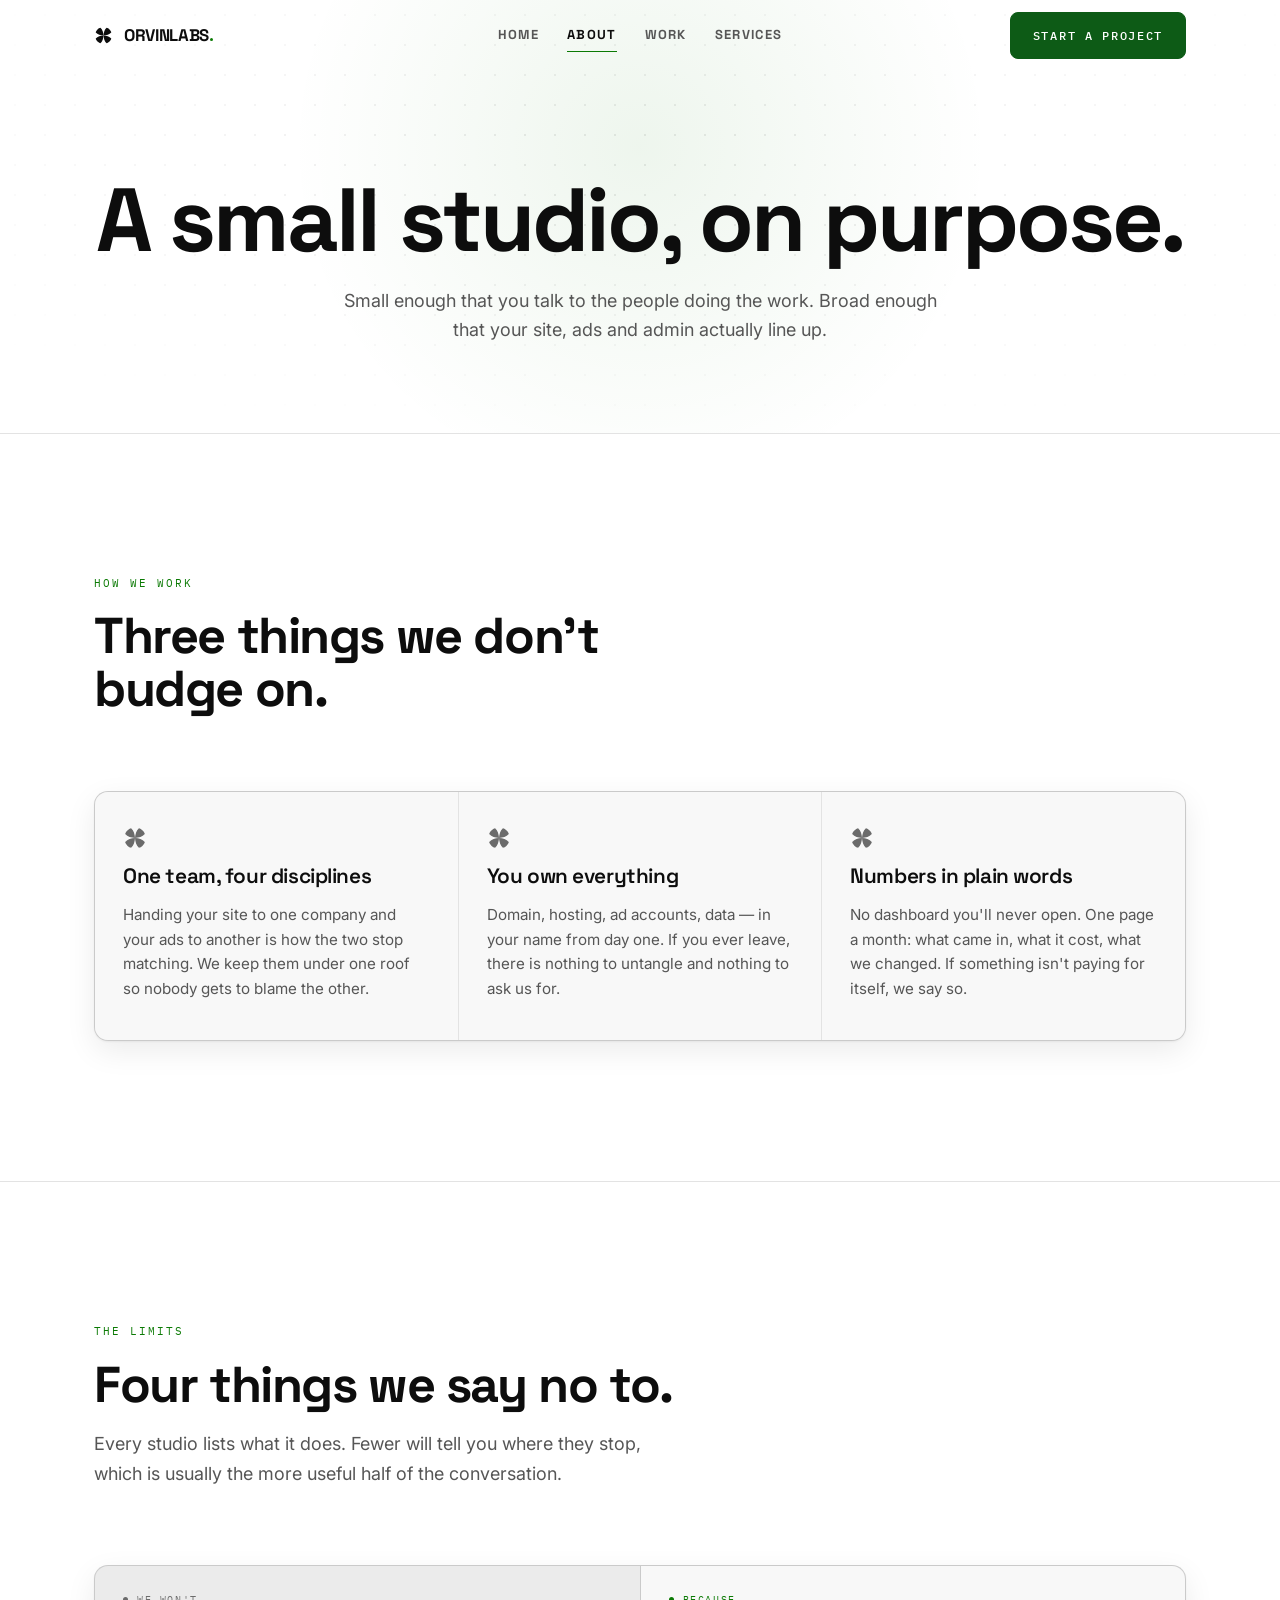
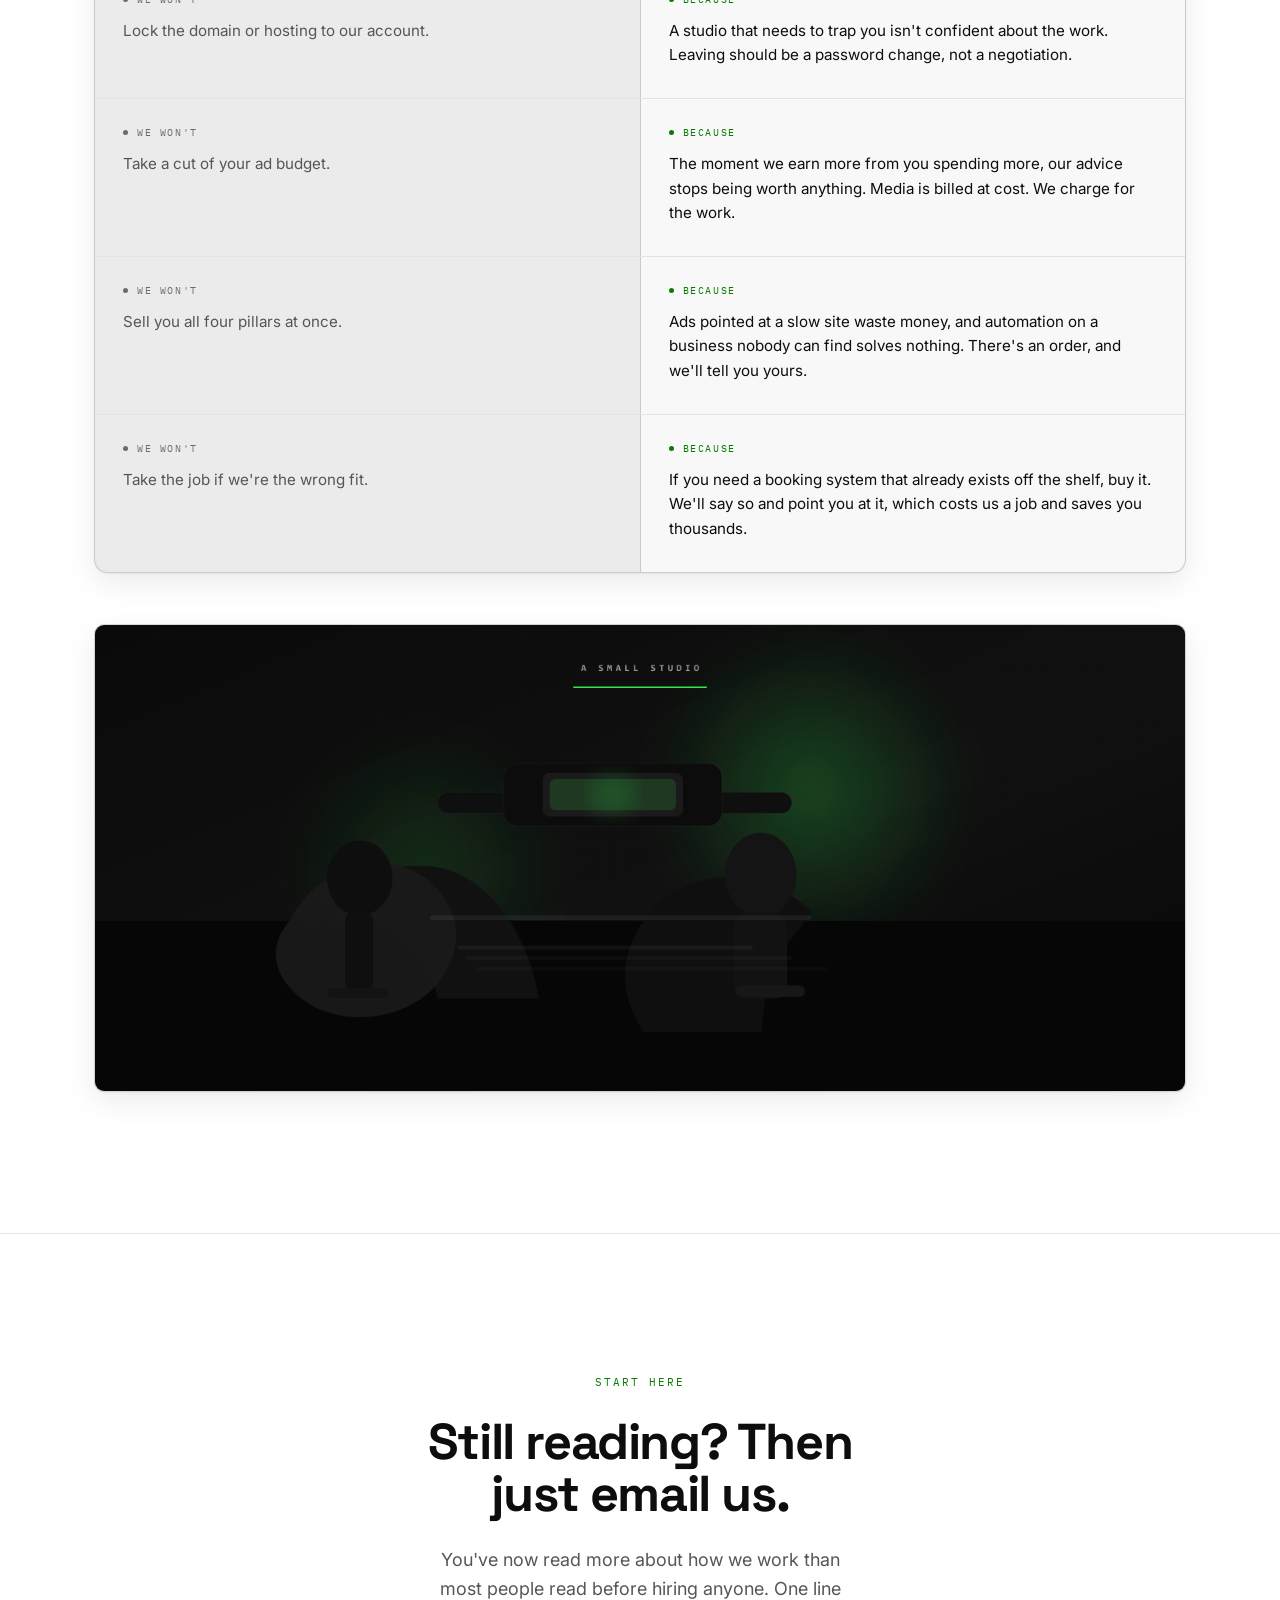
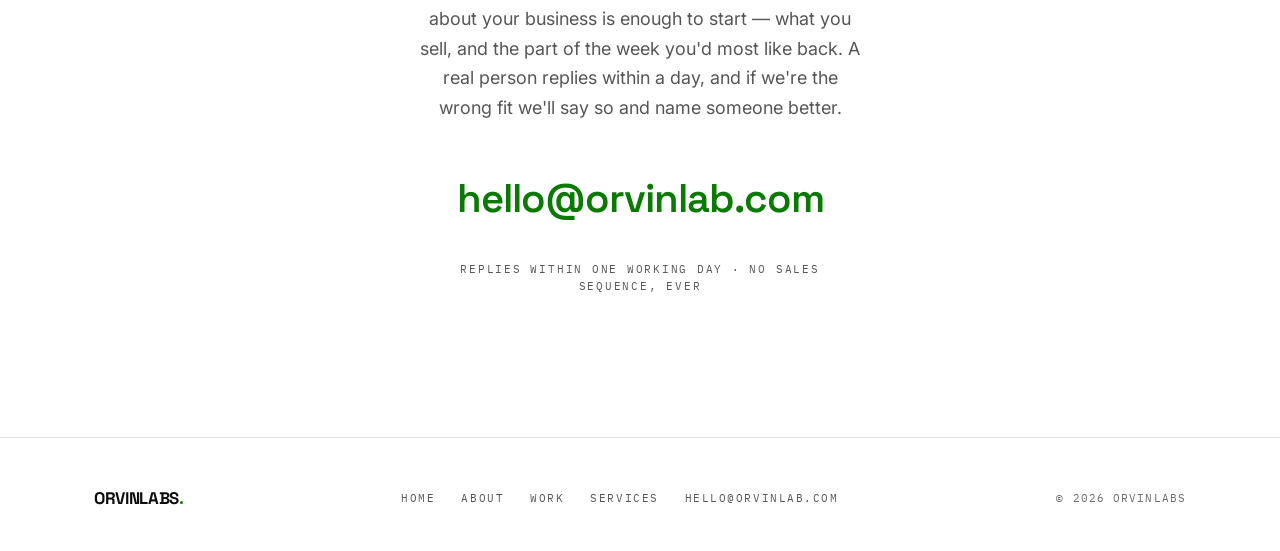
==== about.html @ 8a88db61 "Initial commit: ORVINLAB portfolio website" ====
<!DOCTYPE html>
<html lang="en">
<head>
<meta charset="utf-8">
<meta name="viewport" content="width=device-width, initial-scale=1">
<title>About ORVINLABS — small on purpose</title>
<meta name="description" content="ORVINLABS is a small digital studio for small businesses. We keep websites, ads, automation and AI under one roof, and we hand over everything you own.">
<meta name="theme-color" content="#ffffff">
<meta name="robots" content="index,follow">
<meta property="og:title" content="About ORVINLABS — small on purpose">
<meta property="og:description" content="ORVINLABS is a small digital studio for small businesses. We keep websites, ads, automation and AI under one roof, and we hand over everything you own.">
<meta property="og:type" content="website">
<meta property="og:site_name" content="ORVINLABS">
<meta property="og:image" content="assets/og-card.svg">
<meta property="og:image:alt" content="ORVINLABS social card with dark background and neon green accent">
<meta name="twitter:card" content="summary_large_image">
<meta name="twitter:title" content="About ORVINLABS — small on purpose">
<meta name="twitter:description" content="A small digital studio that keeps websites, ads, automation and AI under one roof.">
<meta name="twitter:image" content="assets/og-card.svg">
<link rel="icon" href="assets/favicon.svg" type="image/svg+xml">

<link rel="preconnect" href="https://fonts.googleapis.com">
<link rel="preconnect" href="https://fonts.gstatic.com" crossorigin>
<link rel="stylesheet" href="https://fonts.googleapis.com/css2?family=Space+Grotesk:wght@600;700&family=Inter:wght@400;500;600&family=IBM+Plex+Mono:wght@400;500&display=swap">
<link rel="stylesheet" href="assets/styles.css">
</head>
<body>

<!-- The official four-petal mark, defined once. Every instance on the page is a
     <use> of this symbol, so the geometry lives in exactly one place. -->
<svg width="0" height="0" style="position:absolute" aria-hidden="true" focusable="false">
  <symbol id="mark" viewBox="-26 -26 52 52">
    <g fill="currentColor">
      <path d="M0 0C5.5-6.5 9.5-13 9-21C5-24-5-24-9-21C-9.5-13-5.5-6.5 0 0Z" transform="rotate(45)"/>
      <path d="M0 0C5.5-6.5 9.5-13 9-21C5-24-5-24-9-21C-9.5-13-5.5-6.5 0 0Z" transform="rotate(135)"/>
      <path d="M0 0C5.5-6.5 9.5-13 9-21C5-24-5-24-9-21C-9.5-13-5.5-6.5 0 0Z" transform="rotate(225)"/>
      <path d="M0 0C5.5-6.5 9.5-13 9-21C5-24-5-24-9-21C-9.5-13-5.5-6.5 0 0Z" transform="rotate(315)"/>
    </g>
  </symbol>
</svg>

<a class="skip" href="#main">Skip to content</a>
<div class="cursor-glow" id="cursorGlow" aria-hidden="true"></div>
<div id="navSentinel" style="position:absolute;top:0;height:10px;width:1px" aria-hidden="true"></div>

<header class="nav" id="nav">
  <div class="nav__inner">
    <a class="nav__brand" href="index.html" aria-label="ORVINLABS — home">
      <svg class="petal" aria-hidden="true" focusable="false"><use href="#mark"/></svg>
      <span class="wm" aria-hidden="true">ORVINLABS<span class="wm__dot"></span></span>
    </a>

    <nav class="nav__links" aria-label="Main">
      <a class="nav__link" href="index.html">Home</a>
      <a class="nav__link" href="about.html" aria-current="page">About</a>
      <a class="nav__link" href="work.html">Work</a>
      <a class="nav__link" href="products.html">Services</a>
    </nav>

    <div class="nav__end">
      <a class="btn btn--neon" href="#contact">Start a project</a>
      <button class="nav__toggle" id="menuToggle" aria-expanded="false" aria-controls="menu">
        <span></span><span></span>
        <span class="sr">Open menu</span>
      </button>
    </div>
  </div>
</header>

<div class="menu" id="menu" data-closed>
  <a class="menu__link" href="index.html">Home</a>
  <a class="menu__link" href="about.html" aria-current="page">About</a>
  <a class="menu__link" href="work.html">Work</a>
  <a class="menu__link" href="products.html">Services</a>
  <div class="menu__foot">
    <a class="btn btn--neon" href="#contact">Start a project</a>
    <a class="tiny menu__mail" href="mailto:hello@orvinlab.com">hello@orvinlab.com</a>
  </div>
</div>

<main id="main">

  <!-- ======================= PAGE HEADER ======================= -->
  <section class="page-head">
    <div class="backdrop" aria-hidden="true">
      <div class="backdrop__grid"></div>
      <div class="backdrop__glow"></div>
    </div>
    <div class="page-head__inner wrap">
      <h1 class="h1 enter" style="--d:.15s">A small studio, on purpose.</h1>
      <p class="lede enter" style="--d:.3s">
        Small enough that you talk to the people doing the work. Broad enough that your
        site, ads and admin actually line up.
      </p>
    </div>
  </section>

  <!-- ======================= PRINCIPLES ======================= -->
  <section class="section">
    <div class="wrap">
      <div class="section-head">
        <p class="eyebrow eyebrow--neon">How we work</p>
        <h2 class="h2">Three things we don't budge on.</h2>
      </div>

      <div class="principles">
        <article class="principle">
          <svg class="petal" aria-hidden="true" focusable="false"><use href="#mark"/></svg>
          <h3 class="h3">One team, four disciplines</h3>
          <p class="principle__body">
            Handing your site to one company and your ads to another is how the two stop
            matching. We keep them under one roof so nobody gets to blame the other.
          </p>
        </article>

        <article class="principle">
          <svg class="petal" aria-hidden="true" focusable="false"><use href="#mark"/></svg>
          <h3 class="h3">You own everything</h3>
          <p class="principle__body">
            Domain, hosting, ad accounts, data — in your name from day one. If you ever
            leave, there is nothing to untangle and nothing to ask us for.
          </p>
        </article>

        <article class="principle">
          <svg class="petal" aria-hidden="true" focusable="false"><use href="#mark"/></svg>
          <h3 class="h3">Numbers in plain words</h3>
          <p class="principle__body">
            No dashboard you'll never open. One page a month: what came in, what it
            cost, what we changed. If something isn't paying for itself, we say so.
          </p>
        </article>
      </div>
    </div>
  </section>

  <!-- ======================= WHAT WE WON'T DO =======================
       The step-by-step process lives on the home page, so it isn't repeated
       here. This section carries what that page can't: the limits.
  ================================================================= -->
  <section class="section">
    <div class="wrap">
      <div class="section-head">
        <p class="eyebrow eyebrow--neon">The limits</p>
        <h2 class="h2">Four things we say no to.</h2>
        <p class="lede">
          Every studio lists what it does. Fewer will tell you where they stop, which is
          usually the more useful half of the conversation.
        </p>
      </div>

      <div class="pairs">
        <div class="pair">
          <div class="pair__side pair__side--pain">
            <p class="pair__tag">We won't</p>
            <p class="pair__text">Lock the domain or hosting to our account.</p>
          </div>
          <div class="pair__side pair__side--fix">
            <p class="pair__tag">Because</p>
            <p class="pair__text">
              A studio that needs to trap you isn't confident about the work. Leaving
              should be a password change, not a negotiation.
            </p>
          </div>
        </div>

        <div class="pair">
          <div class="pair__side pair__side--pain">
            <p class="pair__tag">We won't</p>
            <p class="pair__text">Take a cut of your ad budget.</p>
          </div>
          <div class="pair__side pair__side--fix">
            <p class="pair__tag">Because</p>
            <p class="pair__text">
              The moment we earn more from you spending more, our advice stops being
              worth anything. Media is billed at cost. We charge for the work.
            </p>
          </div>
        </div>

        <div class="pair">
          <div class="pair__side pair__side--pain">
            <p class="pair__tag">We won't</p>
            <p class="pair__text">Sell you all four pillars at once.</p>
          </div>
          <div class="pair__side pair__side--fix">
            <p class="pair__tag">Because</p>
            <p class="pair__text">
              Ads pointed at a slow site waste money, and automation on a business
              nobody can find solves nothing. There's an order, and we'll tell you
              yours.
            </p>
          </div>
        </div>

        <div class="pair">
          <div class="pair__side pair__side--pain">
            <p class="pair__tag">We won't</p>
            <p class="pair__text">Take the job if we're the wrong fit.</p>
          </div>
          <div class="pair__side pair__side--fix">
            <p class="pair__tag">Because</p>
            <p class="pair__text">
              If you need a booking system that already exists off the shelf, buy it.
              We'll say so and point you at it, which costs us a job and saves you
              thousands.
            </p>
          </div>
        </div>
      </div>

      <div class="shot shot--wide" style="margin-top:clamp(28px,4vw,52px)">
        <img src="assets/shots/studio-portrait.png" alt="Moody studio scene with two silhouettes and a green screen glow" loading="lazy" decoding="async">
      </div>
    </div>
  </section>

  <!-- ======================= CONTACT ======================= -->
  <section class="section contact" id="contact">
    <div class="wrap">
      <div class="contact__inner">
        <p class="eyebrow eyebrow--neon">Start here</p>
        <h2 class="h2">Still reading? Then just email us.</h2>
        <p class="lede">
          You've now read more about how we work than most people read before hiring
          anyone. One line about your business is enough to start — what you sell, and
          the part of the week you'd most like back. A real person replies within a day,
          and if we're the wrong fit we'll say so and name someone better.
        </p>
        <a class="mailto" href="mailto:hello@orvinlab.com">hello@orvinlab.com</a>
        <p class="tiny" style="color:var(--muted)">
          Replies within one working day &middot; No sales sequence, ever
        </p>
      </div>
    </div>
  </section>

</main>

<footer class="footer">
  <div class="wrap footer__inner">
    <a class="wm" href="index.html" aria-label="ORVINLABS — home"
      ><span aria-hidden="true">ORVINLABS</span><span class="wm__dot" aria-hidden="true"></span
    ></a>
    <nav class="footer__links" aria-label="Footer">
      <a href="index.html">Home</a>
      <a href="about.html">About</a>
      <a href="work.html">Work</a>
      <a href="products.html">Services</a>
      <a href="mailto:hello@orvinlab.com">hello@orvinlab.com</a>
    </nav>
    <p class="footer__legal">&copy; <span id="year">2026</span> ORVINLABS</p>
  </div>
</footer>

<!-- GSAP: UMD build, so it works as a classic script with no build step -->
<script src="https://cdn.jsdelivr.net/npm/gsap@3.12.5/dist/gsap.min.js" defer></script>
<script src="assets/main.js" defer></script>
</body>
</html>
---- assets/styles.css ----
/* ============================================================
   ORVINLAB — shared stylesheet
   Loaded by index.html / about.html / work.html / products.html
   ============================================================ */

/* ---------------- TOKENS ----------------
   The page is white; the .hero and .page-head bands are black. That division is
   a fixed edge in the layout — no scroll state, no crossfade.

   Three indirections make that swap possible without per-component overrides:
     --neon    the raw brand green. Never used as text. Only as a fill that
               carries black text on top, so it is legible on either surface.
     --accent  the green used for TEXT, borders and rules. It has to darken on
               white: #32ff4e on #fff is 1.35:1, which is invisible.
     --glow    the colour of every neon halo. Goes transparent on white, where
               a glow reads as dirt rather than light.
   ---------------------------------------------------------------- */
:root{

  /* The page surface is white. The only dark areas are the .hero and .page-head
     bands, which re-declare these tokens locally — so the black/white division is
     a fixed edge in the layout, not a scroll-driven state.
     Checked against #ffffff:
       --white #0d0d0d 18.9:1    --muted #565656 7.0:1
       --muted-2 #6b6b6b 5.3:1   --accent #0b7a04 5.5:1  */
  --black:#ffffff;
  --panel:#f1f1f1;
  --card:#f8f8f8;
  --border:rgba(0,0,0,.11);
  --border-strong:rgba(0,0,0,.22);
  --white:#0d0d0d;
  --muted:#565656;
  --muted-2:#6b6b6b;
  --neon:#32ff4e;   /* one brand green, matching the hero field */
  --accent:#0b7a04;
  --glow-1:transparent;
  --glow-2:transparent;
  --glow-3:transparent;
  --scrim:rgba(255,255,255,.72);
  --scrim-menu:rgba(255,255,255,.96);
  --inset-lit:rgba(0,0,0,.05);
  --shadow-lift:rgba(0,0,0,.14);
  --recess:#ebebeb;
  --card-hover:#ffffff;
  --cta:#0d5b16;
  --cta-hover:#0a4a12;

  --radius:14px;
  --radius-sm:10px;
  /* two layers: a tight contact shadow to seat the panel, a wide soft one to
     lift it. Tuned for a white surface — on the dark bands it is invisible
     anyway, which is why the bands override it below. */
  --shadow:0 1px 2px rgba(13,13,13,.05),0 10px 30px rgba(13,13,13,.08);

  --font-display:"Space Grotesk",system-ui,sans-serif;
  /* Inter carries no CJK, so name the platform faces before the generic
     fallback — the 繁體中文 in the work copy would otherwise land on
     whatever the UA picks, which is rarely the nicest option available */
  --font-body:"Inter","Microsoft JhengHei","PingFang TC","Noto Sans TC",system-ui,sans-serif;
  --font-mono:"IBM Plex Mono",ui-monospace,monospace;

  /* ease-out for entrances, ease for hover, linear only for ambient loops.
     No springs, no bounce — wrong register for a studio selling reliability. */
  --e-out:cubic-bezier(.16,1,.3,1);
  --e-out-quart:cubic-bezier(.165,.84,.44,1);
  --e-move:cubic-bezier(.4,0,.2,1);

  --nav-h:72px;
  --gutter:clamp(20px,5vw,64px);
  --maxw:1220px;
}

/* ---------------- RESET / BASE ---------------- */
*,*::before,*::after{box-sizing:border-box}
html{
  -webkit-text-size-adjust:100%;
  scroll-behavior:smooth;
  scroll-padding-top:calc(var(--nav-h) + 24px);
}
body{
  margin:0;
  background:var(--black);
  color:var(--white);
  font-family:var(--font-body);
  font-size:16px;
  line-height:1.6;
  -webkit-font-smoothing:antialiased;
  overflow-x:hidden;
}
body[data-menu-open]{overflow:hidden}
h1,h2,h3,p,ul,ol,figure{margin:0}
ul,ol{padding:0;list-style:none}
a{color:inherit;text-decoration:none}
img,svg{display:block;max-width:100%}
button{font:inherit;color:inherit;background:none;border:0;cursor:pointer}

/* no border-radius here — the outline already follows each element's own
   radius, and setting it would flatten the buttons' corners while focused */
:focus-visible{outline:2px solid var(--accent);outline-offset:3px}

.skip{
  position:fixed;left:var(--gutter);top:14px;z-index:200;
  padding:12px 18px;background:var(--neon);color:#000;
  font-family:var(--font-mono);font-size:12px;text-transform:uppercase;letter-spacing:.14em;
  transform:translateY(-160px);          /* transform, not top — compositor only */
  transition:transform 160ms var(--e-out);
}
.skip:focus{transform:none}

.sr{
  position:absolute;width:1px;height:1px;padding:0;margin:-1px;
  overflow:hidden;clip:rect(0 0 0 0);white-space:nowrap;border:0;
}
.nowrap{white-space:nowrap}

/* ---------------- TYPE SCALE ---------------- */
.eyebrow{
  font-family:var(--font-mono);
  font-size:11px;text-transform:uppercase;letter-spacing:.18em;
  color:var(--muted);
}
.eyebrow--neon{color:var(--accent)}

.h1{
  font-family:var(--font-display);font-weight:700;
  /* Raised to sit closer to the home wordmark's weight so page titles carry the
     same presence across the site. Not matched exactly — the wordmark is one
     word and can take 8.4rem, while these titles are full sentences that would
     wrap four or five times at that size. */
  font-size:clamp(2.6rem,8vw,5.6rem);
  line-height:1;letter-spacing:-.032em;
}
.h2{
  font-family:var(--font-display);font-weight:700;
  font-size:clamp(1.9rem,4.6vw,3.15rem);
  line-height:1.04;letter-spacing:-.028em;
}
.h3{
  font-family:var(--font-display);font-weight:600;
  font-size:1.3rem;line-height:1.2;letter-spacing:-.02em;
}
.lede{
  color:var(--muted);
  font-size:clamp(1rem,1.5vw,1.125rem);
  line-height:1.65;max-width:52ch;
}
.tiny{
  font-family:var(--font-mono);font-size:11px;
  text-transform:uppercase;letter-spacing:.16em;
  color:var(--muted-2);
}

/* ---------------- LAYOUT ---------------- */
.wrap{width:100%;max-width:var(--maxw);margin:0 auto;padding:0 var(--gutter)}

/* Single source of vertical rhythm. Nothing else sets section padding —
   avoids the .section-vs-element specificity collisions that cancel out. */
.section{padding:clamp(84px,11vw,150px) 0;position:relative}
.section + .section{border-top:1px solid var(--border)}

.section-head{
  display:flex;flex-direction:column;gap:18px;
  margin-bottom:clamp(48px,6vw,76px);
  max-width:64ch;
}
.section-head--centre{max-width:60ch;margin-left:auto;margin-right:auto;text-align:center;align-items:center}

/* ============================================================
   THE WORDMARK  "ORVINLABS."
   Space Grotesk Bold, and a neon dot standing in for the period. Sized in em
   throughout, so nav, hero and footer share one markup component — and because
   it is text plus one styled dot, it stays crisp at any pixel density.
   ============================================================ */
.wm{
  display:inline-block;
  font-family:var(--font-display);font-weight:700;
  text-transform:uppercase;letter-spacing:-.02em;
  white-space:nowrap;line-height:1;
}
.wm__dot{
  display:inline-block;
  /* Space Grotesk Bold's period ink is .2031 × .1875em; a circle at the mean of
     the two carries the same optical weight while staying a true circle */
  width:.195em;height:.195em;
  /* the period's own sidebearing (.0469em) plus the .02em of negative tracking
     the preceding S baked into its own width */
  margin-left:.0669em;
  border-radius:50%;
  background:var(--accent);
  vertical-align:baseline;
}

/* ============================================================
   THE FOUR-PETAL MARK — the official logo
   Four petals on the diagonals, broad at the tip and tapering to a shared
   centre. Defined once per page as an SVG <symbol> and pulled in with <use>,
   so the geometry lives in exactly one place. Beyond standing in for the N it
   recurs as the nav glyph, the product bullet, and a large low-opacity shape
   behind the work spotlight.
   ============================================================ */
.petal{width:1em;height:1em;flex:none;color:inherit}

/* ---------------- BUTTONS ---------------- */
.btn{
  display:inline-flex;align-items:center;gap:10px;
  padding:13px 22px;
  border:1px solid var(--border-strong);
  border-radius:8px;
  font-family:var(--font-mono);font-size:12px;font-weight:500;
  text-transform:uppercase;letter-spacing:.14em;white-space:nowrap;
  transition:border-color 160ms ease,color 160ms ease,background-color 160ms ease,
             box-shadow 160ms ease,transform 110ms var(--e-move);
}
.btn--neon{background:var(--cta);border-color:var(--cta);color:#fff}
/* instant press feedback — the one thing users must never wait for */
.btn:active{transform:scale(.97)}

.textlink{
  display:inline-flex;align-items:center;gap:9px;
  font-family:var(--font-mono);font-size:12px;
  text-transform:uppercase;letter-spacing:.14em;
  color:var(--muted);padding:6px 0;
  transition:color 160ms ease;
}
.textlink .arrow{transition:transform 220ms var(--e-out)}

/* ---------------- CURSOR GLOW (desktop pointers only) ---------------- */
.cursor-glow{
  position:fixed;top:0;left:0;
  width:620px;height:620px;margin:-310px 0 0 -310px;
  pointer-events:none;z-index:1;opacity:0;border-radius:50%;
  background:radial-gradient(circle closest-side,rgba(11,122,4,.06),transparent 72%);
  transition:opacity 450ms ease;
  will-change:transform;
}
.cursor-glow[data-on]{opacity:1}

/* ---------------- NAV ---------------- */
.nav{
  position:fixed;inset:0 0 auto 0;z-index:100;
  height:var(--nav-h);display:flex;align-items:center;
  border-bottom:1px solid transparent;
  transition:background-color 260ms ease,border-color 260ms ease,box-shadow 260ms ease;
}
/* Glass: frost + alpha fill + brighter edge + layered depth.
   backdrop-filter is set, never transitioned — re-blurring the backdrop
   every frame is the most expensive thing on this page. */
.nav.is-scrolled{
  background:var(--scrim);
  -webkit-backdrop-filter:blur(16px) saturate(155%);
  backdrop-filter:blur(16px) saturate(155%);
  border-bottom-color:var(--border);
  box-shadow:0 8px 32px var(--shadow-lift),inset 0 1px 0 var(--inset-lit);
}
/* 1fr auto 1fr: the centre column is centred against the viewport, so the nav
   links stay put no matter how wide the brand or the button get. */
.nav__inner{
  width:100%;max-width:var(--maxw);margin:0 auto;padding:0 var(--gutter);
  display:grid;grid-template-columns:1fr auto 1fr;align-items:center;gap:24px;
}
.nav__brand{justify-self:start;display:inline-flex;align-items:center;gap:11px}
.nav__brand .petal{width:19px;height:19px;color:var(--white);transition:color 200ms ease}
.nav__brand .wm{font-size:1.05rem}
.nav__end{justify-self:end;display:flex;align-items:center;gap:6px}

.nav__links{justify-self:center;display:flex;align-items:center;gap:28px}
.nav__link{
  position:relative;
  /* Space Grotesk Bold, so the links read as firmly as the wordmark. Bold at
     this size needs less tracking than the mono did, or it starts to sprawl. */
  font-family:var(--font-display);font-weight:700;
  font-size:13px;
  text-transform:uppercase;letter-spacing:.1em;
  color:var(--muted);padding:8px 0;
  transition:color 160ms ease;
}
/* hairline underline grows from the left — transform only */
.nav__link::after{
  content:"";position:absolute;left:0;right:0;bottom:2px;height:1px;
  background:var(--accent);
  transform:scaleX(0);transform-origin:left center;
  transition:transform 240ms var(--e-out);
}
/* current page: the underline is already drawn, so the nav says where you are */
.nav__link[aria-current="page"]{color:var(--white)}
.nav__link[aria-current="page"]::after{transform:scaleX(1)}

.nav__toggle{
  display:none;position:relative;
  width:44px;height:44px;            /* 44px minimum hit area */
  margin-right:calc(var(--gutter) * -.35);
  align-items:center;justify-content:center;
}
.nav__toggle span{
  position:absolute;width:20px;height:1.5px;background:var(--white);
  transition:transform 260ms var(--e-out),opacity 160ms ease;
}
.nav__toggle span:nth-child(1){transform:translateY(-4px)}
.nav__toggle span:nth-child(2){transform:translateY(4px)}
body[data-menu-open] .nav__toggle span:nth-child(1){transform:rotate(45deg)}
body[data-menu-open] .nav__toggle span:nth-child(2){transform:rotate(-45deg)}

/* ---------------- MOBILE MENU ---------------- */
.menu{
  position:fixed;inset:0;z-index:99;
  display:flex;flex-direction:column;justify-content:center;gap:6px;
  padding:var(--nav-h) var(--gutter) var(--gutter);
  background:var(--scrim-menu);
  -webkit-backdrop-filter:blur(22px) saturate(150%);
  backdrop-filter:blur(22px) saturate(150%);
  transform:translateY(-100%);opacity:0;visibility:hidden;
  /* menu and its backdrop are one surface, so one timing for the whole unit */
  transition:transform 340ms var(--e-out),opacity 240ms ease,visibility 0s linear 340ms;
}
.menu[data-open]{
  transform:translateY(0);opacity:1;visibility:visible;
  transition:transform 340ms var(--e-out),opacity 200ms ease,visibility 0s;
}
.menu.is-active{will-change:transform,opacity}   /* added on open, removed when idle */
.menu__link{
  font-family:var(--font-display);font-weight:600;
  font-size:clamp(1.7rem,8vw,2.5rem);letter-spacing:-.03em;
  padding:11px 0;border-bottom:1px solid var(--border);
  transition:color 160ms ease,padding-left 240ms var(--e-out);
}
.menu__link[aria-current="page"]{color:var(--accent)}
.menu__foot{margin-top:30px;display:flex;flex-direction:column;gap:16px;align-items:flex-start}
/* real content, so it needs AA contrast — --muted-2 is only 3.14:1 on black */
.menu__mail{color:var(--muted);text-transform:none;letter-spacing:.08em}

/* ============================================================
   BACKDROP — faint dot field + radial glow, shared by the home hero
   and the inner page headers so every page opens on the same surface.
   ============================================================ */
.backdrop{position:absolute;inset:0;z-index:0;pointer-events:none;overflow:hidden}
/* drifts exactly one tile per cycle, so the loop is seamless */
.backdrop__grid{
  position:absolute;inset:-60px;
  background-image:radial-gradient(circle,rgba(0,0,0,.14) 1px,transparent 1px);
  background-size:30px 30px;
  -webkit-mask-image:radial-gradient(ellipse 78% 68% at 50% 42%,#000 12%,transparent 76%);
  mask-image:radial-gradient(ellipse 78% 68% at 50% 42%,#000 12%,transparent 76%);
  opacity:.55;
}
.backdrop__glow{
  position:absolute;left:50%;top:34%;
  width:min(1000px,120vw);aspect-ratio:1;
  transform:translate(-50%,-50%);
  background:radial-gradient(circle closest-side,rgba(11,122,4,.07),transparent 70%);
}

/* ---------------- HOME HERO ---------------- */
.hero{
  /* Same band rhythm as .page-head, so every page opens at the same size. */
  position:relative;
  padding:calc(var(--nav-h) + clamp(60px,9vw,104px)) 0 clamp(96px,11vw,132px);
  overflow:hidden;
}

/* ---------------- PARTICLE FIELD ----------------
   Canvas sits in the hero backdrop, behind the wordmark. It is painted by
   main.js; everything here is just placement. pointer-events:none so it never
   intercepts a click meant for the buttons above it. */
.scrollcue{z-index:2}

/* ---------------- TITLE AS AN OBJECT ----------------
   The tilt goes on this wrapper, never on .wm itself: .wm carries the page-load
   markReveal animation, and a CSS animation outranks an inline style, so a
   transform written here would simply be ignored. Separating them lets the
   entrance play and the tilt take over afterwards. */
.title3d{
  transform-style:preserve-3d;
  will-change:transform;
  transition:transform 900ms var(--e-out);   /* only until JS takes the wheel */
}
.title3d[data-live]{transition:none}
.hero__inner{position:relative;z-index:2;width:100%;text-align:center}
.hero .wm{
  display:block;               /* block, so no line-box strut leading around it */
  font-size:clamp(2.8rem,11vw,8.4rem);
  margin:26px 0 30px;
}
.hero__tagline{
  color:var(--muted);
  font-family:var(--font-display);
  font-size:clamp(1.08rem,1.95vw,1.42rem);
  font-weight:600;
  line-height:1.45;
  letter-spacing:-.02em;
  max-width:40ch;
  margin:0 auto;
}
.hero__tagline b{color:var(--white);font-weight:500}
.hero__actions{
  display:flex;flex-wrap:wrap;align-items:center;justify-content:center;
  gap:14px 26px;margin-top:40px;
}

.scrollcue{position:absolute;left:var(--gutter);bottom:34px;z-index:2;display:flex;align-items:center;gap:13px}
.scrollcue__line{position:relative;width:1px;height:46px;background:var(--border-strong);overflow:hidden}
.scrollcue__line::after{
  content:"";position:absolute;inset:0;
  background:linear-gradient(to bottom,transparent,var(--accent),transparent);
  transform:translateY(-100%);
}

/* ---------------- INNER PAGE HEADER ---------------- */
.page-head{
  position:relative;overflow:hidden;
  padding:calc(var(--nav-h) + clamp(60px,9vw,104px)) 0 clamp(52px,7vw,88px);
  text-align:center;
  border-bottom:1px solid var(--border);
}
.page-head__inner{position:relative;z-index:2;display:flex;flex-direction:column;align-items:center;gap:20px}
.page-head .lede{max-width:54ch}

/* ---------------- PRODUCT CARDS ---------------- */
.cards{
  display:grid;grid-template-columns:repeat(4,1fr);
  gap:1px;background:var(--border);border:1px solid var(--border);
}
.card{
  position:relative;isolation:isolate;
  background:var(--card);padding:34px 28px 40px;
  display:flex;flex-direction:column;gap:16px;min-height:290px;
  transition:background-color 240ms ease;
}
/* Shadow + neon rim are painted once and cross-faded by opacity — never
   animate box-shadow itself, it repaints a large blurred region per frame. */
.card::after{
  content:"";position:absolute;inset:0;z-index:-1;pointer-events:none;
  box-shadow:inset 0 0 0 1px var(--accent);
  opacity:0;transition:opacity 260ms ease;
}
.card__top{display:flex;align-items:center;justify-content:space-between;gap:16px}
.card .petal{
  width:26px;height:26px;color:var(--muted-2);
  transition:color 240ms ease,transform 380ms var(--e-out);
}
.card__num{font-family:var(--font-mono);font-size:11px;letter-spacing:.16em;color:var(--muted-2)}
.card__title{margin-top:6px}
.card__body{color:var(--muted);font-size:.95rem;line-height:1.62;margin-top:2px}
.card__list{display:flex;flex-direction:column;gap:7px;margin-top:auto;padding-top:20px}
.card__list li{
  font-family:var(--font-mono);font-size:10.5px;
  text-transform:uppercase;letter-spacing:.13em;color:var(--muted-2);
  display:flex;align-items:center;gap:9px;
}
.card__list li::before{content:"";width:4px;height:4px;flex:none;border-radius:50%;background:var(--border-strong)}

/* ---------------- HOME TEASER ROW ---------------- */
.teasers{display:grid;grid-template-columns:repeat(4,1fr);gap:1px;background:var(--border);border:1px solid var(--border)}
.teaser{
  position:relative;background:var(--card);
  padding:30px 26px 32px;display:flex;flex-direction:column;gap:13px;
  transition:background-color 240ms ease;
}
.teaser .petal{width:22px;height:22px;color:var(--muted-2);transition:color 240ms ease,transform 380ms var(--e-out)}
.teaser__title{font-family:var(--font-display);font-weight:600;font-size:1.06rem;letter-spacing:-.02em}
.teaser__body{color:var(--muted);font-size:.9rem;line-height:1.58}

/* ---------------- ABOUT: PRINCIPLES ---------------- */
.principles{display:grid;grid-template-columns:repeat(3,1fr);gap:1px;background:var(--border);border:1px solid var(--border)}
.principle{background:var(--card);padding:34px 28px 38px;display:flex;flex-direction:column;gap:14px}
.principle .petal{width:24px;height:24px;color:var(--muted-2)}
.principle__body{color:var(--muted);font-size:.95rem;line-height:1.62}

/* ---------------- PROCESS ---------------- */
.steps{position:relative}
.steps__rail{
  position:absolute;top:21px;
  left:12.5%;right:12.5%;          /* centre of first column → centre of last */
  height:1px;background:var(--border-strong);overflow:hidden;
}
.steps__fill{
  display:block;height:100%;
  background:var(--accent);box-shadow:0 0 10px var(--glow-3);
  /* filled statically — the rail is a rule, not an animation */
  transform-origin:left center;
}
.steps__list{position:relative;display:grid;grid-template-columns:repeat(4,1fr);gap:44px 30px}
.step{display:flex;flex-direction:column;gap:15px}
.step__node{
  position:relative;z-index:1;
  width:43px;height:43px;display:grid;place-items:center;
  border:1px solid var(--accent);border-radius:50%;background:var(--black);
  font-family:var(--font-mono);font-size:11px;letter-spacing:.08em;color:var(--accent);
}
.step__body{color:var(--muted);font-size:.94rem;line-height:1.6}

/* ---------------- WORK SPOTLIGHT ---------------- */
.spotlight{
  display:grid;grid-template-columns:.92fr 1.08fr;
  border:1px solid var(--border);background:var(--panel);overflow:hidden;
}
.spotlight + .spotlight{margin-top:clamp(28px,4vw,48px)}
.spotlight__visual{
  position:relative;min-height:390px;overflow:hidden;
  border-right:1px solid var(--border);
  background:
    radial-gradient(circle at 32% 26%,rgba(11,122,4,.10),transparent 56%),
    radial-gradient(circle at 78% 82%,rgba(0,0,0,.05),transparent 52%),
    var(--panel);
  display:grid;place-items:center;
}
/* signature mark at its largest, low opacity */
.spotlight__visual .petal{width:min(64%,270px);height:auto;color:var(--white);opacity:.10}
.spotlight__visual .petal--sm{position:absolute;right:30px;bottom:28px;width:44px;opacity:.16;color:var(--accent)}
/* fractal grain dithers the banding heavy radial gradients produce */
.grain{position:absolute;inset:0;width:100%;height:100%;opacity:.05;pointer-events:none}
.spotlight__body{padding:clamp(30px,4vw,56px);display:flex;flex-direction:column;gap:20px}
.chips{display:flex;flex-wrap:wrap;gap:8px;margin-top:4px}
.chip{
  padding:6px 12px;border:1px solid var(--border);border-radius:99px;
  font-family:var(--font-mono);font-size:10.5px;
  text-transform:uppercase;letter-spacing:.14em;color:var(--muted);
  transition:border-color 200ms ease,color 200ms ease;
}
.spotlight__cta{margin-top:auto;padding-top:10px}

/* ---------------- CONTACT ---------------- */
.contact{text-align:center}
.contact__inner{display:flex;flex-direction:column;align-items:center;gap:24px;max-width:44ch;margin:0 auto}
.contact .lede{max-width:40ch}
.mailto{
  display:inline-block;margin-top:14px;
  font-family:var(--font-display);font-weight:600;
  font-size:clamp(1.35rem,4.6vw,2.5rem);letter-spacing:-.025em;
  color:var(--accent);
  text-shadow:0 0 18px var(--glow-3),0 0 52px var(--glow-2);
  word-break:break-word;padding:6px 4px;
  transition:text-shadow 260ms ease,transform 260ms var(--e-out);
}

/* ---------------- FOOTER ---------------- */
.footer{border-top:1px solid var(--border);padding:52px 0 44px}
.footer__inner{display:flex;flex-wrap:wrap;align-items:center;justify-content:space-between;gap:26px 40px}
.footer .wm{font-size:1.05rem}
.footer__links{display:flex;flex-wrap:wrap;gap:12px 26px}
.footer__links a{
  font-family:var(--font-mono);font-size:11px;
  text-transform:uppercase;letter-spacing:.14em;color:var(--muted);
  transition:color 160ms ease;
}
.footer__legal{color:var(--muted-2);font-family:var(--font-mono);font-size:11px;letter-spacing:.1em}

/* ---------------- STAT ROW ---------------- */
.stats{display:grid;grid-template-columns:repeat(4,1fr);gap:1px;background:var(--border);border:1px solid var(--border)}
.stat{background:var(--card);padding:30px 26px 32px;display:flex;flex-direction:column;gap:9px}
.stat__num{
  font-family:var(--font-display);font-weight:700;
  font-size:clamp(1.6rem,3.2vw,2.4rem);line-height:1;letter-spacing:-.03em;
}
.stat__num i{font-style:normal;color:var(--accent)}
.stat__label{font-family:var(--font-mono);font-size:10.5px;text-transform:uppercase;letter-spacing:.14em;color:var(--muted)}
.stat__note{font-size:.85rem;line-height:1.5;color:var(--muted-2)}

/* ---------------- PAIN vs FIX ---------------- */
.pairs{display:flex;flex-direction:column;gap:1px;background:var(--border);border:1px solid var(--border)}
.pair{display:grid;grid-template-columns:1fr 1fr;gap:1px;background:var(--border)}
.pair__side{padding:26px 28px 30px;display:flex;flex-direction:column;gap:11px}
.pair__side--pain{background:var(--recess)}
.pair__side--fix{background:var(--card)}
.pair__tag{
  display:flex;align-items:center;gap:9px;
  font-family:var(--font-mono);font-size:10px;
  text-transform:uppercase;letter-spacing:.16em;
}
.pair__side--pain .pair__tag{color:var(--muted-2)}
.pair__side--fix .pair__tag{color:var(--accent)}
.pair__tag::before{content:"";width:5px;height:5px;flex:none;border-radius:50%;background:currentColor}
.pair__text{font-size:.95rem;line-height:1.62}
.pair__side--pain .pair__text{color:var(--muted)}
.pair__side--fix .pair__text{color:var(--white)}

/* ---------------- IMAGE SLOT ----------------
   A framed panel that reads as intentional while empty, so the layout never
   looks broken before the real screenshot lands. Drop an <img> inside and the
   hint hides itself. */
.shot{
  position:relative;overflow:hidden;
  border:1px solid var(--border);background:var(--panel);
  aspect-ratio:16/10;display:grid;place-items:center;
  background-image:
    radial-gradient(circle at 30% 24%,rgba(11,122,4,.07),transparent 58%),
    radial-gradient(circle at 76% 80%,rgba(0,0,0,.04),transparent 54%);
}
.shot img{width:100%;height:100%;object-fit:cover}
.shot img ~ .shot__hint{display:none}
.shot__hint{
  display:flex;flex-direction:column;align-items:center;gap:12px;
  padding:24px;text-align:center;
  font-family:var(--font-mono);font-size:10.5px;
  text-transform:uppercase;letter-spacing:.15em;color:var(--muted-2);
  max-width:34ch;line-height:1.7;
}
.shot__hint .petal{width:30px;height:30px;color:var(--border-strong)}
.shot--tall{aspect-ratio:4/5}
.shot--wide{aspect-ratio:21/9}

/* ---------------- CASE STUDY ---------------- */
.case{border:1px solid var(--border);background:var(--panel)}
.case + .case{margin-top:clamp(28px,4vw,52px)}
.case__head{padding:clamp(28px,3.5vw,46px);display:flex;flex-direction:column;gap:16px;border-bottom:1px solid var(--border)}
.case__title{font-family:var(--font-display);font-weight:700;font-size:clamp(1.4rem,2.8vw,2rem);line-height:1.1;letter-spacing:-.025em}
.case__grid{display:grid;grid-template-columns:1.05fr .95fr}
.case__body{padding:clamp(28px,3.5vw,46px);display:flex;flex-direction:column;gap:26px;border-right:1px solid var(--border)}
.case__aside{padding:clamp(24px,3vw,36px);display:flex;flex-direction:column;gap:20px}
.case__block{display:flex;flex-direction:column;gap:9px}
.case__label{
  display:flex;align-items:center;gap:9px;
  font-family:var(--font-mono);font-size:10px;
  text-transform:uppercase;letter-spacing:.16em;color:var(--muted-2);
}
.case__label::before{content:"";width:14px;height:1px;flex:none;background:var(--border-strong)}
.case__block--result .case__label{color:var(--accent)}
.case__block--result .case__label::before{background:var(--accent)}
.case__text{color:var(--muted);font-size:.96rem;line-height:1.65}
.case__block--result .case__text{color:var(--white)}

/* ---------------- FAQ ---------------- */
.faq__item{border-bottom:1px solid var(--border)}
.faq__q{
  cursor:pointer;list-style:none;
  padding:24px 0;
  display:flex;align-items:baseline;justify-content:space-between;gap:24px;
  font-family:var(--font-display);font-weight:600;
  font-size:clamp(1.02rem,1.9vw,1.22rem);letter-spacing:-.015em;
  transition:color 160ms ease;
}
.faq__q::-webkit-details-marker{display:none}
.faq__sign{
  flex:none;position:relative;width:13px;height:13px;
  align-self:center;
}
.faq__sign::before,.faq__sign::after{
  content:"";position:absolute;inset:50% 0 auto 0;height:1.5px;
  background:var(--muted);
  transform:translateY(-50%);
  transition:transform 260ms var(--e-out),background-color 160ms ease;
}
.faq__sign::after{transform:translateY(-50%) rotate(90deg)}
.faq__item[open] .faq__q{color:var(--accent)}
.faq__item[open] .faq__sign::before,.faq__item[open] .faq__sign::after{background:var(--accent)}
.faq__item[open] .faq__sign::after{transform:translateY(-50%) rotate(0deg)}
.faq__a{padding:0 48px 26px 0;color:var(--muted);font-size:.98rem;line-height:1.68;max-width:70ch}

/* ---------------- PANELS ----------------
   The grids fake their hairline dividers with `gap:1px` over a border-coloured
   background, so the container must clip for the corners to actually curve —
   otherwise the child cells square off the radius from the inside. */
.cards,.teasers,.principles,.stats,.pairs,.case,.spotlight,.faq{
  border-radius:var(--radius);
  overflow:hidden;
  box-shadow:var(--shadow);
}
.shot{border-radius:var(--radius-sm);box-shadow:var(--shadow)}
/* the FAQ was a bare stack of rules; as a panel it needs its own frame */
.faq{border:1px solid var(--border)}
.faq__item:last-child{border-bottom:0}
.faq__q,.faq__a{padding-left:clamp(18px,2.2vw,26px);padding-right:clamp(18px,2.2vw,26px)}

/* ============================================================
   CUSTOM CURSOR
   Two elements so they can lag by different amounts: the ring trails behind on a
   longer GSAP tween, the dot tracks almost immediately. That difference is the
   whole effect — matched durations just look like a badly drawn cursor.

   Only enabled when JS confirms a fine pointer AND that motion is welcome; the
   .has-cursor gate is what hides the native one. Never hidden otherwise, because
   `cursor:none` also throws away OS cursor size and contrast settings.
   ============================================================ */
.cursor,.cursor-dot{
  position:fixed;top:0;left:0;z-index:300;
  border-radius:50%;
  pointer-events:none;
  opacity:0;
  will-change:transform;
}
.cursor{
  width:36px;height:36px;margin:-18px 0 0 -18px;
  border:1.5px solid var(--accent);
  background:transparent;
}
.cursor-dot{
  width:6px;height:6px;margin:-3px 0 0 -3px;
  background:var(--accent);
  /* the halo is the bright brand green at low alpha: on white it reads as a
     green bloom around the darker core. A literal glow needs a dark backdrop,
     which this page no longer has. */
  box-shadow:0 0 10px rgba(50,255,78,.85),0 0 22px rgba(50,255,78,.45);
}
html.has-cursor,
html.has-cursor a,
html.has-cursor button,
html.has-cursor summary,
html.has-cursor .faq__q{cursor:none}

/* ---------------- MAGNETIC PULL ----------------
   GSAP animates --mag-x/--mag-y rather than the transform itself, so the CSS
   :active press feedback still composes on top. Writing transform directly from
   JS would make an inline style that kills :active outright. */
.btn,.teaser,.mailto{
  --mag-x:0px; --mag-y:0px;
  transform:translate(var(--mag-x),var(--mag-y));
}
.btn:active{transform:translate(var(--mag-x),var(--mag-y)) scale(.97)}

/* ============================================================
   HOVER — pointer devices only, so taps don't stick in a hover state.
   Neon appears on borders, glow and text. Never as a large fill.
   ============================================================ */
@media (hover:hover) and (pointer:fine){
  .btn:hover{border-color:var(--accent);color:var(--accent);box-shadow:0 0 0 1px var(--accent),0 0 22px var(--glow-2)}
  .btn--neon:hover{background:var(--cta-hover);border-color:var(--cta-hover);color:#fff;box-shadow:0 0 0 1px rgba(13,91,22,.24),0 0 22px rgba(13,91,22,.16)}
  .textlink:hover{color:var(--accent)}
  .textlink:hover .arrow{transform:translateX(5px)}
  .nav__link:hover{color:var(--white)}
  .nav__link:hover::after{transform:scaleX(1)}
  .nav__brand:hover .petal{color:var(--accent)}
  .menu__link:hover{color:var(--accent);padding-left:12px}
  .card:hover{background:var(--card-hover)}
  .card:hover::after{opacity:1}
  .card:hover .petal{color:var(--accent);transform:rotate(90deg)}
  .teaser:hover{background:var(--card-hover)}
  .teaser:hover .petal{color:var(--accent);transform:rotate(90deg)}
  .chip:hover{border-color:var(--border-strong);color:var(--white)}
  .faq__q:hover{color:var(--white)}
  .faq__q:hover .faq__sign::before,.faq__q:hover .faq__sign::after{background:var(--accent)}
  .faq__item[open] .faq__q:hover{color:var(--accent)}
  .stat:hover .stat__num i{text-shadow:0 0 18px var(--glow-3)}
  .mailto:hover{text-shadow:0 0 26px var(--glow-3),0 0 70px var(--glow-2);transform:translateY(-2px)}
  .footer__links a:hover{color:var(--accent)}
}

/* ============================================================
   MOTION — opted IN under no-preference, so the static page is the
   default and reduced-motion users never depend on an override.
   ============================================================ */
@media (prefers-reduced-motion:no-preference){
  /* Orchestrated page-load sequence, built from the reference clip: the mark
     arrives oversized and out of focus, pulls back into place while the drawn
     A strokes itself on, the period flares, then the supporting copy rises.
     Vector + text throughout, so it stays crisp at any pixel density. */
  .hero .wm{
    transform-origin:50% 54%;
    animation:markReveal 1.5s var(--e-out-quart) both;
    animation-delay:.15s;
  }
  .hero .wm__dot{animation:dotFlare 1.1s var(--e-out) both;animation-delay:.75s}
  .enter{animation:rise .9s var(--e-out) both;animation-delay:var(--d,0s)}

  .nav__brand .petal{animation:spin 14s linear infinite}
  .backdrop__grid{animation:drift 30s linear infinite}
  .scrollcue__line::after{animation:pulse 2.4s var(--e-move) infinite}
}
@keyframes rise{from{opacity:0;transform:translateY(22px)}}
/* the pull-back. blur is paint-heavy, so it is kept small and one-shot on a
   single element — never on a scroll- or hover-driven path */
@keyframes markReveal{
  0%  {opacity:0;transform:scale(1.5);filter:blur(5px)}
  45% {opacity:1}
  100%{opacity:1;transform:scale(1);filter:blur(0)}
}
/* the spark that opens the clip, landing on the period that was always there */
@keyframes dotFlare{
  0%  {opacity:0;transform:scale(.3);box-shadow:0 0 0 var(--accent)}
  35% {opacity:1;transform:scale(1.45);box-shadow:0 0 26px var(--accent),0 0 72px var(--accent)}
  100%{opacity:1;transform:scale(1);box-shadow:0 0 8px var(--accent),0 0 20px var(--accent)}
}
@keyframes spin{to{transform:rotate(360deg)}}
@keyframes drift{to{transform:translate3d(-30px,-30px,0)}} /* exactly one tile → seamless */
@keyframes pulse{
  0%{transform:translateY(-100%)}
  55%{transform:translateY(100%)}
  100%{transform:translateY(100%)}
}

/* ---------------- RESPONSIVE ---------------- */
@media (max-width:1000px){
  .cards,.teasers,.stats{grid-template-columns:repeat(2,1fr)}
  .principles{grid-template-columns:1fr}
  .card{min-height:250px}
  .spotlight,.case__grid{grid-template-columns:1fr}
  .spotlight__visual{min-height:280px;border-right:0;border-bottom:1px solid var(--border)}
  .case__body{border-right:0;border-bottom:1px solid var(--border)}
}
@media (max-width:900px){
  .nav__links,.nav .btn{display:none}
  .nav__toggle{display:flex}
  .steps__rail{display:none}
  .steps__list{grid-template-columns:repeat(2,1fr);gap:38px 26px}
}
@media (max-width:560px){
  .cards,.teasers,.stats{grid-template-columns:1fr}
  .card{min-height:0;padding:30px 24px 34px}
  .pair{grid-template-columns:1fr}
  .hero{padding-bottom:150px}
  .hero__tagline{max-width:none}
  .footer__inner{flex-direction:column;align-items:flex-start}
  .faq__a{padding-right:0}
}
@media (max-width:420px){
  .steps__list{grid-template-columns:1fr;gap:30px}
}

/* ============================================================
   ACCESSIBILITY FALLBACKS
   ============================================================ */

/* Reduced motion, tiered — not a kill switch.
   Tier 1 (vestibular): drift, spin, pulse, ambient glow → removed.
   Tier 2: the hero entrance → short cross-fade, no displacement.
   Tier 3: opacity, colour and focus-ring transitions → kept. */
@media (prefers-reduced-motion:reduce){
  .cursor,.cursor-dot{display:none}
  /* 0.01ms, not 0s, so anything listening for transitionend still fires */
  *,*::before,*::after{
    animation-duration:.01ms !important;
    animation-iteration-count:1 !important;
    transition-duration:.01ms !important;
    scroll-behavior:auto !important;
  }
  html{scroll-behavior:auto}
  .backdrop__grid,.cursor-glow{display:none}
  .scrollcue__line::after{display:none}
  .nav__brand .petal{animation:none !important;transform:none !important}
  /* Tier 1 — the zoom-out reveal is exactly the kind of large-scale movement
     that triggers vestibular responses. Drop it to a plain static mark. */
  .hero .wm{animation:none !important;filter:none !important;transform:none !important}
  .hero .wm__dot{animation:none !important;transform:none !important}


  /* Tier 3 — feedback that must survive */
  .btn,.nav__link,.textlink,.card,.teaser,.chip,.mailto,.footer__links a{
    transition-duration:150ms !important;
  }
}

/* Glass is decoration; it must be defeatable. */
@media (prefers-reduced-transparency:reduce){
  .nav.is-scrolled{background:#ffffff;-webkit-backdrop-filter:none;backdrop-filter:none}
  .menu{background:#ffffff;-webkit-backdrop-filter:none;backdrop-filter:none}
  .grain{display:none}
}
@supports not ((backdrop-filter:blur(1px)) or (-webkit-backdrop-filter:blur(1px))){
  .nav.is-scrolled{background:var(--scrim)}
  .menu{background:var(--scrim-menu)}
}
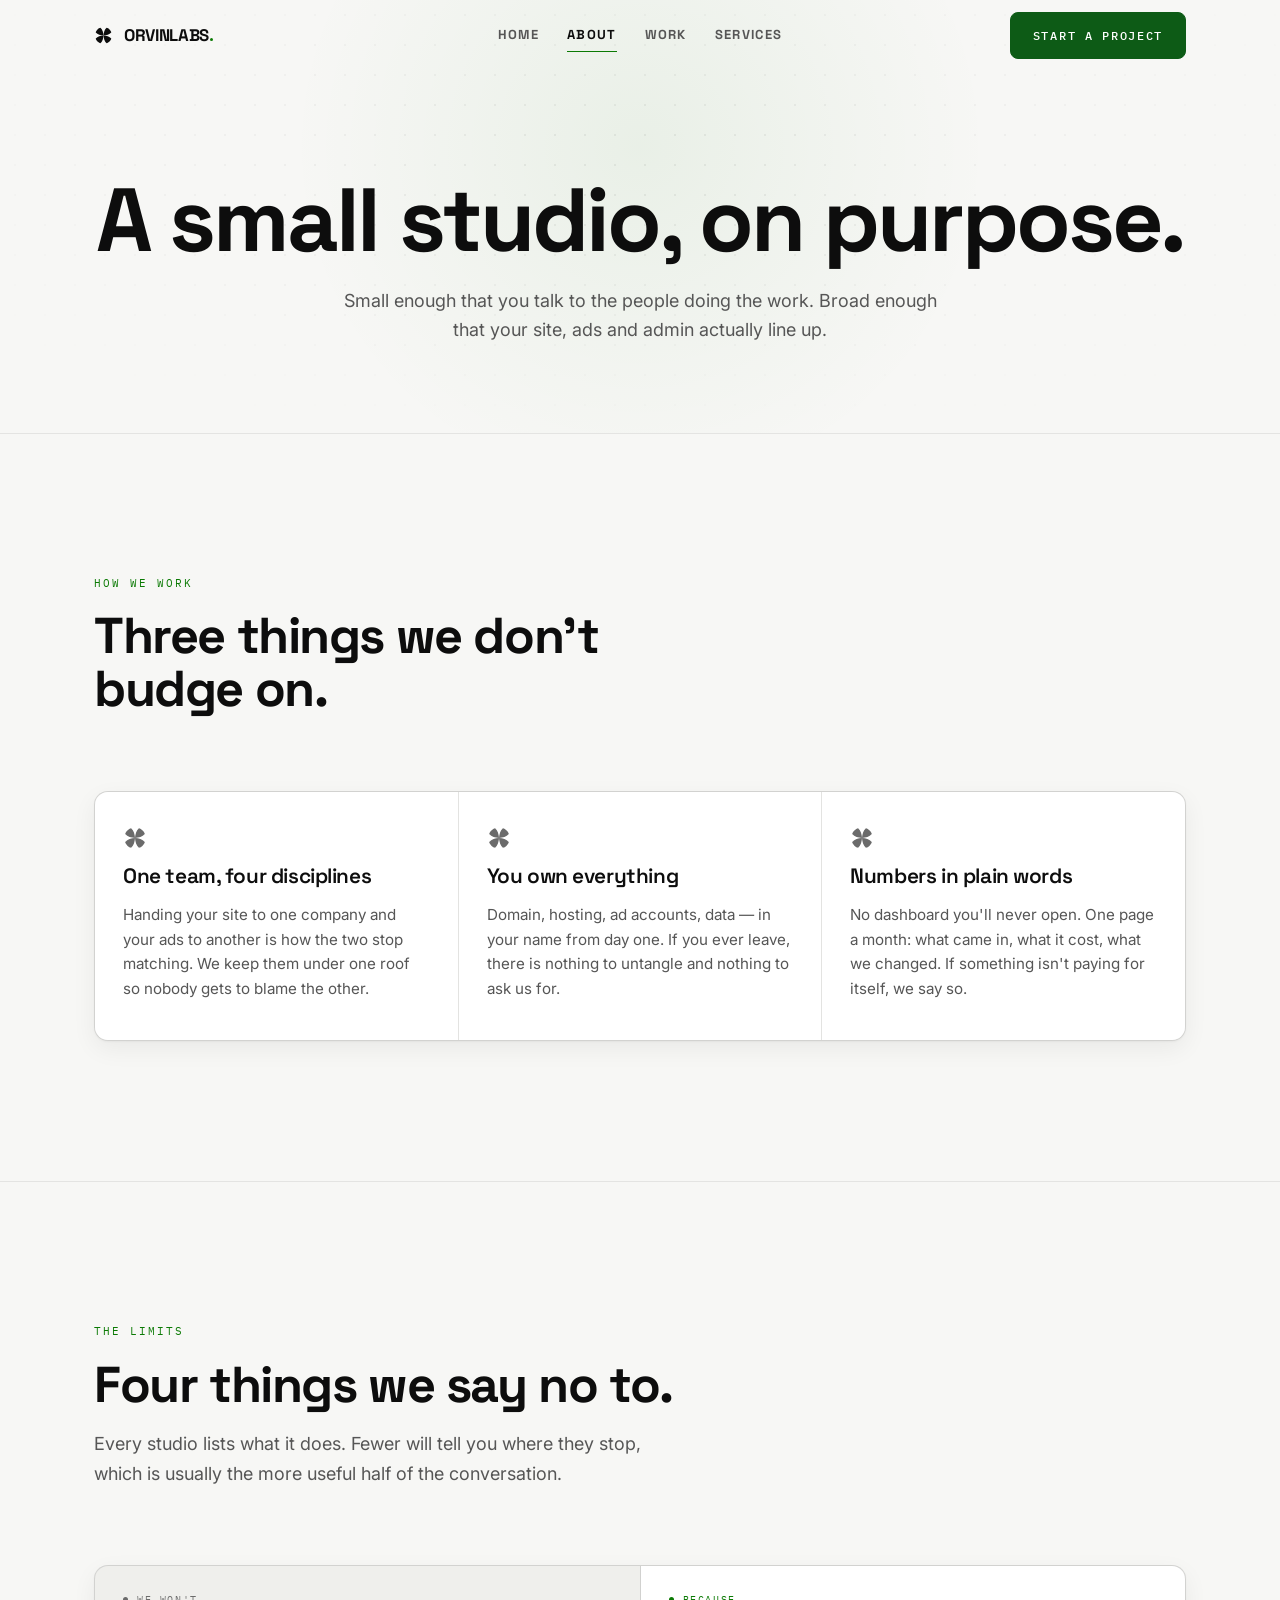
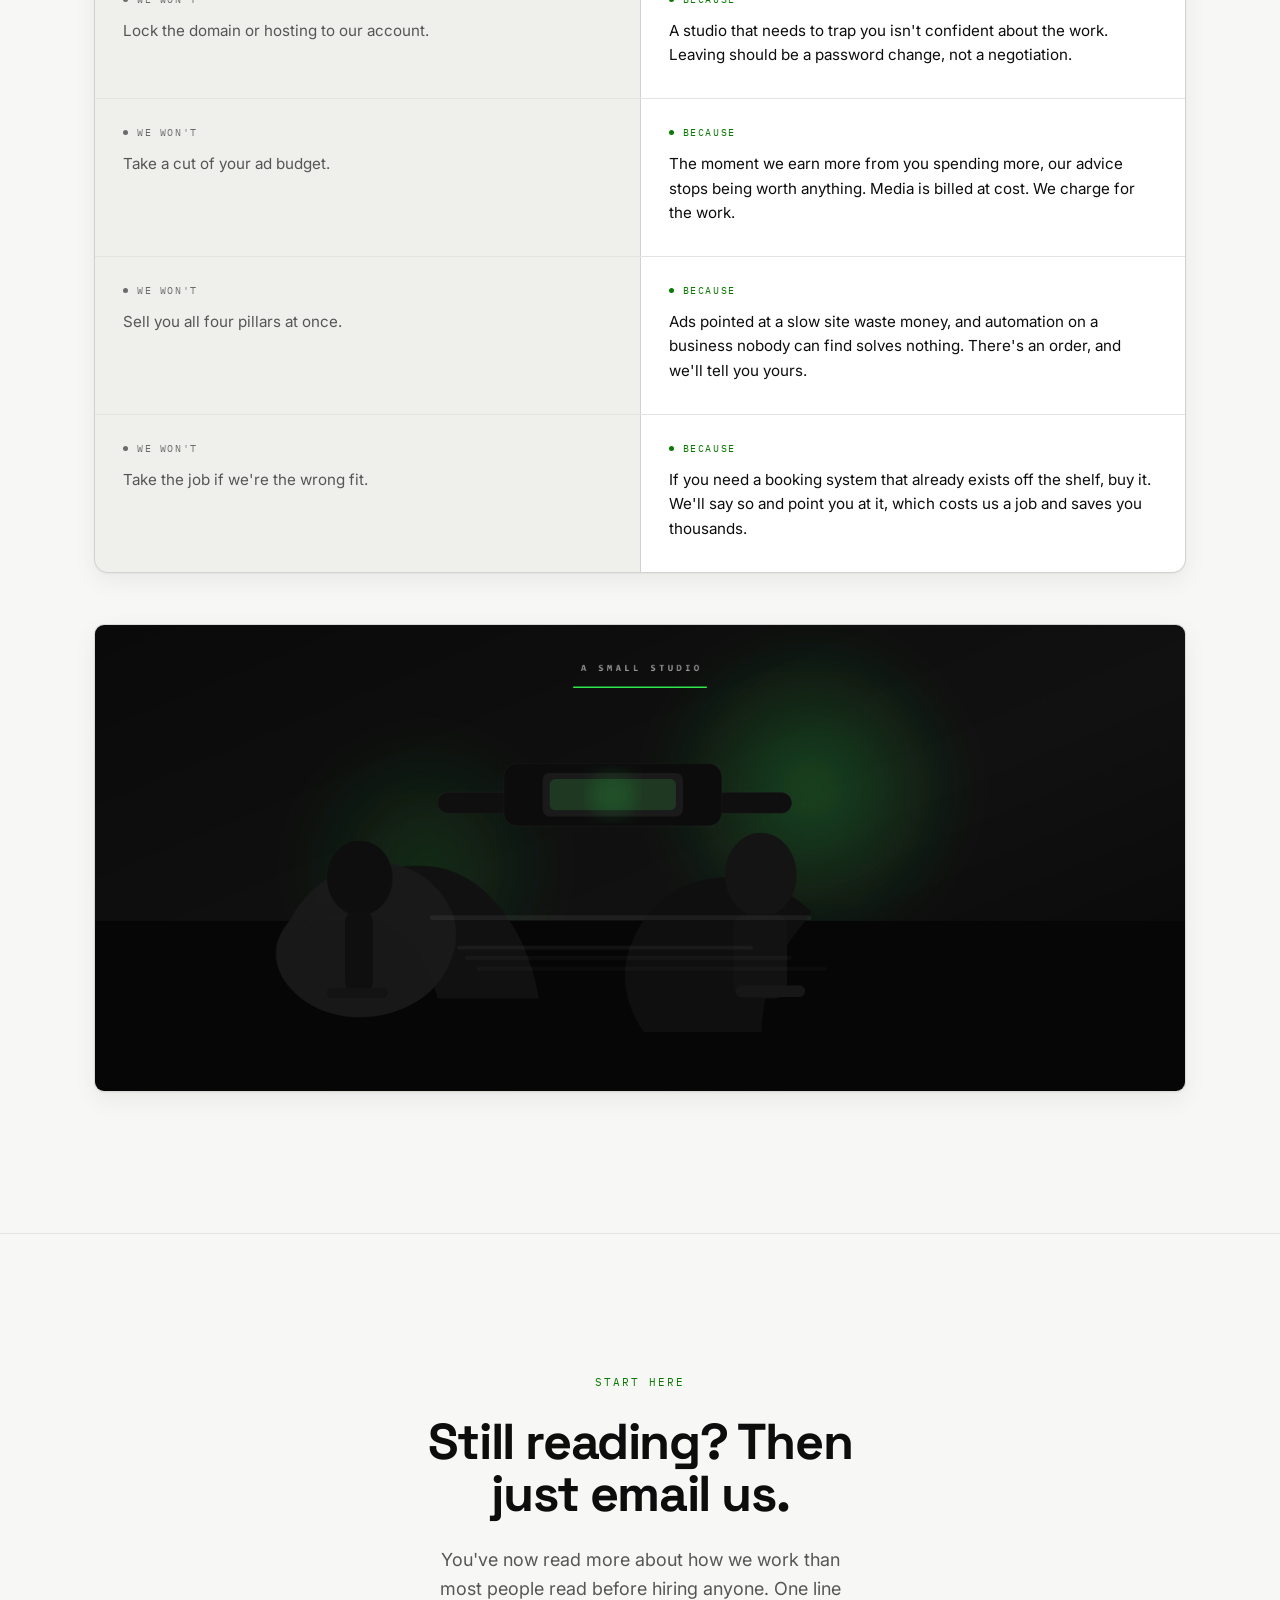
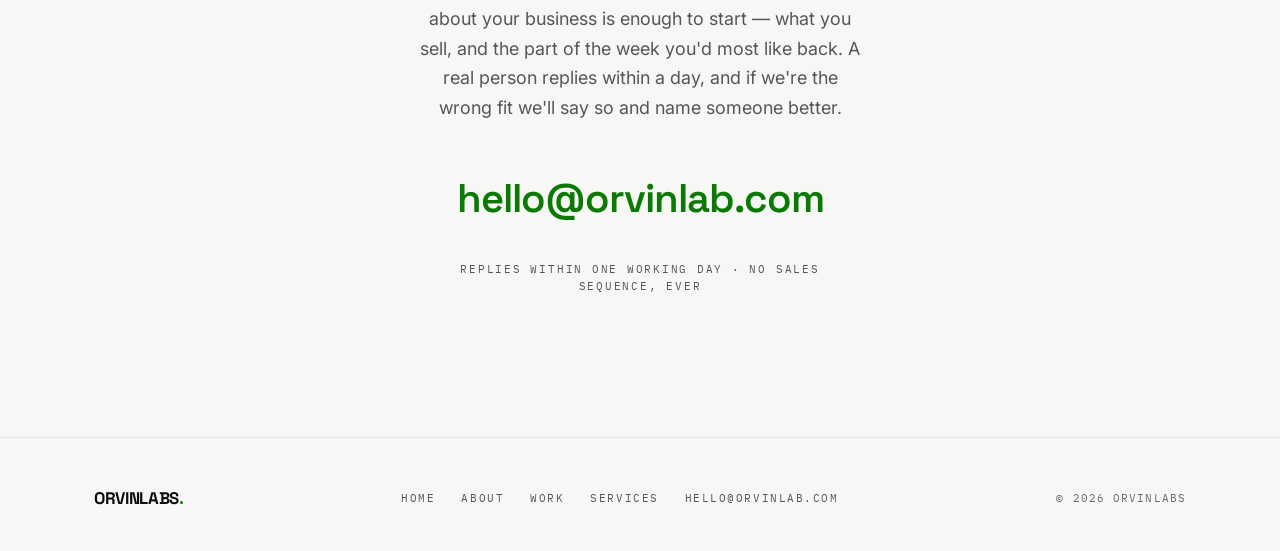
==== commit 37587a8a: "Phase 1: token system Replace the ad-hoc palette with a four-level surface scale, a motion scale and" ====
--- a/about.html
+++ b/about.html
@@ -228,7 +228,7 @@
           and if we're the wrong fit we'll say so and name someone better.
         </p>
         <a class="mailto" href="mailto:hello@orvinlab.com">hello@orvinlab.com</a>
-        <p class="tiny" style="color:var(--muted)">
+        <p class="tiny">
           Replies within one working day &middot; No sales sequence, ever
         </p>
       </div>
--- a/assets/styles.css
+++ b/assets/styles.css
@@ -3,55 +3,97 @@
    Loaded by index.html / about.html / work.html / products.html
    ============================================================ */
 
-/* ---------------- TOKENS ----------------
-   The page is white; the .hero and .page-head bands are black. That division is
-   a fixed edge in the layout — no scroll state, no crossfade.
-
-   Three indirections make that swap possible without per-component overrides:
-     --neon    the raw brand green. Never used as text. Only as a fill that
-               carries black text on top, so it is legible on either surface.
-     --accent  the green used for TEXT, borders and rules. It has to darken on
-               white: #32ff4e on #fff is 1.35:1, which is invisible.
-     --glow    the colour of every neon halo. Goes transparent on white, where
-               a glow reads as dirt rather than light.
-   ---------------------------------------------------------------- */
+/* ============================================================
+   TOKENS — the single source of truth.
+   Nothing below this block may contain a literal colour, duration,
+   easing or shadow. If a value is needed and no token fits, add the
+   token here first.
+
+   Two rules that are load-bearing, not stylistic:
+   · --accent (#0b7a04) is for LIGHT surfaces only — it measures 3.49:1
+     on --surface-inverse and fails AA there.
+   · --accent-bright (#32ff4e) is for DARK surfaces only — it measures
+     1.35:1 on white and is effectively invisible.
+   They are never interchangeable. The inverse block re-points --accent
+   at --accent-bright so components inside it stay legible without
+   knowing which surface they landed on.
+   ============================================================ */
 :root{
-
-  /* The page surface is white. The only dark areas are the .hero and .page-head
-     bands, which re-declare these tokens locally — so the black/white division is
-     a fixed edge in the layout, not a scroll-driven state.
-     Checked against #ffffff:
-       --white #0d0d0d 18.9:1    --muted #565656 7.0:1
-       --muted-2 #6b6b6b 5.3:1   --accent #0b7a04 5.5:1  */
-  --black:#ffffff;
-  --panel:#f1f1f1;
-  --card:#f8f8f8;
-  --border:rgba(0,0,0,.11);
-  --border-strong:rgba(0,0,0,.22);
-  --white:#0d0d0d;
-  --muted:#565656;
-  --muted-2:#6b6b6b;
-  --neon:#32ff4e;   /* one brand green, matching the hero field */
-  --accent:#0b7a04;
-  --glow-1:transparent;
-  --glow-2:transparent;
-  --glow-3:transparent;
+  /* ---------- SURFACES ---------- */
+  --surface-base:#F7F7F5;      /* page default */
+  --surface-raised:#FFFFFF;    /* cards, panels — always lighter than any section */
+  --surface-sunken:#EFEFEC;    /* alternating section bands */
+  --surface-tint:#F2F6F1;      /* faint green wash, used sparingly */
+  --surface-inverse:#0B0F0D;   /* the dark anchor: contact + footer */
+  --surface-inverse-raised:#141C18;  /* channel cards on the dark anchor */
+
+  /* ---------- INK ---------- */
+  --text:#0d0d0d;              /* 18.9:1 on base */
+  --text-muted:#565656;        /* 7.0:1 */
+  --text-faint:#6b6b6b;        /* 5.3:1 */
+  --text-inverse:#F2F5F3;      /* 17.6:1 on inverse */
+  --text-inverse-muted:#8A968F;/* 6.3:1 on inverse, 5.7:1 on inverse-raised */
+  --on-accent:#0B0F0D;         /* ink on a bright-accent fill */
+  --on-cta:#FFFFFF;            /* ink on the solid CTA fill */
+
+  /* ---------- ACCENT ---------- */
+  --accent:#0b7a04;            /* 5.5:1 on base — light surfaces only */
+  --accent-bright:#32ff4e;     /* 14.3:1 on inverse — dark surfaces only */
+  --accent-wash:rgba(11,122,4,.06);   /* hover fills */
+  --accent-wash-strong:rgba(11,122,4,.10);
+  --cta:#0d5b16;
+  --cta-hover:#0a4a12;
+
+  /* ---------- BORDERS ---------- */
+  --border-hairline:rgba(0,0,0,.08);
+  --border-strong:rgba(0,0,0,.16);
+  --border-hairline-inverse:#232D28;
+  --border-strong-inverse:#587166;    /* 3.3:1 on inverse-raised — safe for focus */
+  --dot-ink:rgba(0,0,0,.10);          /* decorative grid dots, not a border */
+
+  /* ---------- GLASS ---------- */
   --scrim:rgba(255,255,255,.72);
   --scrim-menu:rgba(255,255,255,.96);
-  --inset-lit:rgba(0,0,0,.05);
-  --shadow-lift:rgba(0,0,0,.14);
-  --recess:#ebebeb;
-  --card-hover:#ffffff;
-  --cta:#0d5b16;
-  --cta-hover:#0a4a12;
-
+  --blur-nav:12px;
+  --sat-nav:155%;
+  --blur-menu:22px;
+  --sat-menu:150%;
+
+  /* ---------- ELEVATION — two levels, never more visible at once ---------- */
+  --shadow-raised:0 1px 2px rgba(13,13,13,.04),0 8px 24px rgba(13,13,13,.06);
+  --shadow-hover:0 2px 4px rgba(13,13,13,.05),0 14px 34px rgba(13,13,13,.10);
+
+  /* ---------- MOTION ---------- */
+  --ease-out:cubic-bezier(0.22, 1, 0.36, 1);
+  --ease-in-out:cubic-bezier(0.65, 0, 0.35, 1);
+  /* linear survives for exactly two ambient infinite loops: a rotation or a
+     drift on any other curve visibly stutters at the seam. Named, not literal. */
+  --ease-linear:linear;
+  --dur-fast:160ms;
+  --dur-base:280ms;
+  --dur-slow:600ms;
+  --dur-nil:.01ms;             /* reduced-motion sentinel — not 0s, so transitionend still fires */
+
+  /* ambient loops + the one-off hero entrance */
+  --dur-enter:900ms;
+  --dur-spin:14s;
+  --dur-drift:30s;
+  --dur-pulse:2.4s;
+
+  /* ---------- REVEALS ---------- */
+  --reveal-shift:20px;
+  --stagger:70ms;
+  --stagger-cap:6;             /* steps, so the last card never arrives late */
+
+  /* ---------- RADII ---------- */
   --radius:14px;
   --radius-sm:10px;
-  /* two layers: a tight contact shadow to seat the panel, a wide soft one to
-     lift it. Tuned for a white surface — on the dark bands it is invisible
-     anyway, which is why the bands override it below. */
-  --shadow:0 1px 2px rgba(13,13,13,.05),0 10px 30px rgba(13,13,13,.08);
-
+  --radius-btn:8px;
+  --radius-pill:99px;
+  --hair:1px;
+  --hair-2:1.5px;
+
+  /* ---------- TYPE ---------- */
   --font-display:"Space Grotesk",system-ui,sans-serif;
   /* Inter carries no CJK, so name the platform faces before the generic
      fallback — the 繁體中文 in the work copy would otherwise land on
@@ -59,15 +101,37 @@
   --font-body:"Inter","Microsoft JhengHei","PingFang TC","Noto Sans TC",system-ui,sans-serif;
   --font-mono:"IBM Plex Mono",ui-monospace,monospace;
 
-  /* ease-out for entrances, ease for hover, linear only for ambient loops.
-     No springs, no bounce — wrong register for a studio selling reliability. */
-  --e-out:cubic-bezier(.16,1,.3,1);
-  --e-out-quart:cubic-bezier(.165,.84,.44,1);
-  --e-move:cubic-bezier(.4,0,.2,1);
-
+  /* ---------- LAYOUT ---------- */
   --nav-h:72px;
   --gutter:clamp(20px,5vw,64px);
   --maxw:1220px;
+}
+
+/* ============================================================
+   SURFACE CLASSES — applied explicitly per section, never by
+   :nth-child, so deleting or reordering a section cannot silently
+   reshuffle the rhythm.
+   ============================================================ */
+.surface--base{background:var(--surface-base)}
+.surface--sunken{background:var(--surface-sunken)}
+.surface--tint{background:var(--surface-tint)}
+.surface--inverse{
+  background:var(--surface-inverse);
+  color:var(--text-inverse);
+  /* Components inside inherit these, so a .btn or .eyebrow lands legible
+     without needing to know which surface it is on. */
+  --text:var(--text-inverse);
+  --text-muted:var(--text-inverse-muted);
+  --text-faint:var(--text-inverse-muted);
+  --accent:var(--accent-bright);
+  --surface-base:var(--surface-inverse);
+  --surface-raised:var(--surface-inverse-raised);
+  --surface-sunken:var(--surface-inverse);
+  --border-hairline:var(--border-hairline-inverse);
+  --border-strong:var(--border-strong-inverse);
+  --accent-wash:rgba(50,255,78,.08);
+  --shadow-raised:none;
+  --shadow-hover:none;
 }
 
 /* ---------------- RESET / BASE ---------------- */
@@ -79,8 +143,8 @@
 }
 body{
   margin:0;
-  background:var(--black);
-  color:var(--white);
+  background:var(--surface-base);
+  color:var(--text);
   font-family:var(--font-body);
   font-size:16px;
   line-height:1.6;
@@ -100,10 +164,10 @@
 
 .skip{
   position:fixed;left:var(--gutter);top:14px;z-index:200;
-  padding:12px 18px;background:var(--neon);color:#000;
+  padding:12px 18px;background:var(--accent-bright);color:var(--on-accent);
   font-family:var(--font-mono);font-size:12px;text-transform:uppercase;letter-spacing:.14em;
   transform:translateY(-160px);          /* transform, not top — compositor only */
-  transition:transform 160ms var(--e-out);
+  transition:transform var(--dur-fast) var(--ease-out);
 }
 .skip:focus{transform:none}
 
@@ -112,12 +176,13 @@
   overflow:hidden;clip:rect(0 0 0 0);white-space:nowrap;border:0;
 }
 .nowrap{white-space:nowrap}
+.contact .tiny{color:var(--text-muted)}
 
 /* ---------------- TYPE SCALE ---------------- */
 .eyebrow{
   font-family:var(--font-mono);
   font-size:11px;text-transform:uppercase;letter-spacing:.18em;
-  color:var(--muted);
+  color:var(--text-muted);
 }
 .eyebrow--neon{color:var(--accent)}
 
@@ -140,14 +205,14 @@
   font-size:1.3rem;line-height:1.2;letter-spacing:-.02em;
 }
 .lede{
-  color:var(--muted);
+  color:var(--text-muted);
   font-size:clamp(1rem,1.5vw,1.125rem);
   line-height:1.65;max-width:52ch;
 }
 .tiny{
   font-family:var(--font-mono);font-size:11px;
   text-transform:uppercase;letter-spacing:.16em;
-  color:var(--muted-2);
+  color:var(--text-faint);
 }
 
 /* ---------------- LAYOUT ---------------- */
@@ -156,7 +221,7 @@
 /* Single source of vertical rhythm. Nothing else sets section padding —
    avoids the .section-vs-element specificity collisions that cancel out. */
 .section{padding:clamp(84px,11vw,150px) 0;position:relative}
-.section + .section{border-top:1px solid var(--border)}
+.section + .section{border-top:1px solid var(--border-hairline)}
 
 .section-head{
   display:flex;flex-direction:column;gap:18px;
@@ -208,10 +273,10 @@
   border-radius:8px;
   font-family:var(--font-mono);font-size:12px;font-weight:500;
   text-transform:uppercase;letter-spacing:.14em;white-space:nowrap;
-  transition:border-color 160ms ease,color 160ms ease,background-color 160ms ease,
-             box-shadow 160ms ease,transform 110ms var(--e-move);
-}
-.btn--neon{background:var(--cta);border-color:var(--cta);color:#fff}
+  transition:border-color var(--dur-fast) var(--ease-out),color var(--dur-fast) var(--ease-out),background-color var(--dur-fast) var(--ease-out),
+             box-shadow var(--dur-fast) var(--ease-out),transform var(--dur-fast) var(--ease-in-out);
+}
+.btn--neon{background:var(--cta);border-color:var(--cta);color:var(--on-cta)}
 /* instant press feedback — the one thing users must never wait for */
 .btn:active{transform:scale(.97)}
 
@@ -219,18 +284,18 @@
   display:inline-flex;align-items:center;gap:9px;
   font-family:var(--font-mono);font-size:12px;
   text-transform:uppercase;letter-spacing:.14em;
-  color:var(--muted);padding:6px 0;
-  transition:color 160ms ease;
-}
-.textlink .arrow{transition:transform 220ms var(--e-out)}
+  color:var(--text-muted);padding:6px 0;
+  transition:color var(--dur-fast) var(--ease-out);
+}
+.textlink .arrow{transition:transform var(--dur-fast) var(--ease-out)}
 
 /* ---------------- CURSOR GLOW (desktop pointers only) ---------------- */
 .cursor-glow{
   position:fixed;top:0;left:0;
   width:620px;height:620px;margin:-310px 0 0 -310px;
   pointer-events:none;z-index:1;opacity:0;border-radius:50%;
-  background:radial-gradient(circle closest-side,rgba(11,122,4,.06),transparent 72%);
-  transition:opacity 450ms ease;
+  background:radial-gradient(circle closest-side,var(--accent-wash),transparent 72%);
+  transition:opacity var(--dur-slow) var(--ease-out);
   will-change:transform;
 }
 .cursor-glow[data-on]{opacity:1}
@@ -240,7 +305,7 @@
   position:fixed;inset:0 0 auto 0;z-index:100;
   height:var(--nav-h);display:flex;align-items:center;
   border-bottom:1px solid transparent;
-  transition:background-color 260ms ease,border-color 260ms ease,box-shadow 260ms ease;
+  transition:background-color var(--dur-base) var(--ease-out),border-color var(--dur-base) var(--ease-out),box-shadow var(--dur-base) var(--ease-out);
 }
 /* Glass: frost + alpha fill + brighter edge + layered depth.
    backdrop-filter is set, never transitioned — re-blurring the backdrop
@@ -249,8 +314,8 @@
   background:var(--scrim);
   -webkit-backdrop-filter:blur(16px) saturate(155%);
   backdrop-filter:blur(16px) saturate(155%);
-  border-bottom-color:var(--border);
-  box-shadow:0 8px 32px var(--shadow-lift),inset 0 1px 0 var(--inset-lit);
+  border-bottom-color:var(--border-hairline);
+  box-shadow:var(--shadow-raised);
 }
 /* 1fr auto 1fr: the centre column is centred against the viewport, so the nav
    links stay put no matter how wide the brand or the button get. */
@@ -259,7 +324,7 @@
   display:grid;grid-template-columns:1fr auto 1fr;align-items:center;gap:24px;
 }
 .nav__brand{justify-self:start;display:inline-flex;align-items:center;gap:11px}
-.nav__brand .petal{width:19px;height:19px;color:var(--white);transition:color 200ms ease}
+.nav__brand .petal{width:19px;height:19px;color:var(--text);transition:color var(--dur-fast) var(--ease-out)}
 .nav__brand .wm{font-size:1.05rem}
 .nav__end{justify-self:end;display:flex;align-items:center;gap:6px}
 
@@ -271,18 +336,18 @@
   font-family:var(--font-display);font-weight:700;
   font-size:13px;
   text-transform:uppercase;letter-spacing:.1em;
-  color:var(--muted);padding:8px 0;
-  transition:color 160ms ease;
+  color:var(--text-muted);padding:8px 0;
+  transition:color var(--dur-fast) var(--ease-out);
 }
 /* hairline underline grows from the left — transform only */
 .nav__link::after{
   content:"";position:absolute;left:0;right:0;bottom:2px;height:1px;
   background:var(--accent);
   transform:scaleX(0);transform-origin:left center;
-  transition:transform 240ms var(--e-out);
+  transition:transform var(--dur-base) var(--ease-out);
 }
 /* current page: the underline is already drawn, so the nav says where you are */
-.nav__link[aria-current="page"]{color:var(--white)}
+.nav__link[aria-current="page"]{color:var(--text)}
 .nav__link[aria-current="page"]::after{transform:scaleX(1)}
 
 .nav__toggle{
@@ -292,8 +357,8 @@
   align-items:center;justify-content:center;
 }
 .nav__toggle span{
-  position:absolute;width:20px;height:1.5px;background:var(--white);
-  transition:transform 260ms var(--e-out),opacity 160ms ease;
+  position:absolute;width:20px;height:1.5px;background:var(--text);
+  transition:transform var(--dur-base) var(--ease-out),opacity var(--dur-fast) var(--ease-out);
 }
 .nav__toggle span:nth-child(1){transform:translateY(-4px)}
 .nav__toggle span:nth-child(2){transform:translateY(4px)}
@@ -310,23 +375,23 @@
   backdrop-filter:blur(22px) saturate(150%);
   transform:translateY(-100%);opacity:0;visibility:hidden;
   /* menu and its backdrop are one surface, so one timing for the whole unit */
-  transition:transform 340ms var(--e-out),opacity 240ms ease,visibility 0s linear 340ms;
+  transition:transform var(--dur-base) var(--ease-out),opacity var(--dur-base) var(--ease-out),visibility 0s var(--ease-linear) var(--dur-base);
 }
 .menu[data-open]{
   transform:translateY(0);opacity:1;visibility:visible;
-  transition:transform 340ms var(--e-out),opacity 200ms ease,visibility 0s;
+  transition:transform var(--dur-base) var(--ease-out),opacity var(--dur-fast) var(--ease-out),visibility 0s;
 }
 .menu.is-active{will-change:transform,opacity}   /* added on open, removed when idle */
 .menu__link{
   font-family:var(--font-display);font-weight:600;
   font-size:clamp(1.7rem,8vw,2.5rem);letter-spacing:-.03em;
-  padding:11px 0;border-bottom:1px solid var(--border);
-  transition:color 160ms ease,padding-left 240ms var(--e-out);
+  padding:11px 0;border-bottom:1px solid var(--border-hairline);
+  transition:color var(--dur-fast) var(--ease-out),transform var(--dur-base) var(--ease-out);
 }
 .menu__link[aria-current="page"]{color:var(--accent)}
 .menu__foot{margin-top:30px;display:flex;flex-direction:column;gap:16px;align-items:flex-start}
 /* real content, so it needs AA contrast — --muted-2 is only 3.14:1 on black */
-.menu__mail{color:var(--muted);text-transform:none;letter-spacing:.08em}
+.menu__mail{color:var(--text-muted);text-transform:none;letter-spacing:.08em}
 
 /* ============================================================
    BACKDROP — faint dot field + radial glow, shared by the home hero
@@ -336,17 +401,17 @@
 /* drifts exactly one tile per cycle, so the loop is seamless */
 .backdrop__grid{
   position:absolute;inset:-60px;
-  background-image:radial-gradient(circle,rgba(0,0,0,.14) 1px,transparent 1px);
+  background-image:radial-gradient(circle,var(--dot-ink) 1px,transparent 1px);
   background-size:30px 30px;
-  -webkit-mask-image:radial-gradient(ellipse 78% 68% at 50% 42%,#000 12%,transparent 76%);
-  mask-image:radial-gradient(ellipse 78% 68% at 50% 42%,#000 12%,transparent 76%);
+  -webkit-mask-image:radial-gradient(ellipse 78% 68% at 50% 42%,var(--on-accent) 12%,transparent 76%);
+  mask-image:radial-gradient(ellipse 78% 68% at 50% 42%,var(--on-accent) 12%,transparent 76%);
   opacity:.55;
 }
 .backdrop__glow{
   position:absolute;left:50%;top:34%;
   width:min(1000px,120vw);aspect-ratio:1;
   transform:translate(-50%,-50%);
-  background:radial-gradient(circle closest-side,rgba(11,122,4,.07),transparent 70%);
+  background:radial-gradient(circle closest-side,var(--accent-wash),transparent 70%);
 }
 
 /* ---------------- HOME HERO ---------------- */
@@ -371,7 +436,7 @@
 .title3d{
   transform-style:preserve-3d;
   will-change:transform;
-  transition:transform 900ms var(--e-out);   /* only until JS takes the wheel */
+  transition:transform var(--dur-enter) var(--ease-out);   /* only until JS takes the wheel */
 }
 .title3d[data-live]{transition:none}
 .hero__inner{position:relative;z-index:2;width:100%;text-align:center}
@@ -381,7 +446,7 @@
   margin:26px 0 30px;
 }
 .hero__tagline{
-  color:var(--muted);
+  color:var(--text-muted);
   font-family:var(--font-display);
   font-size:clamp(1.08rem,1.95vw,1.42rem);
   font-weight:600;
@@ -390,7 +455,7 @@
   max-width:40ch;
   margin:0 auto;
 }
-.hero__tagline b{color:var(--white);font-weight:500}
+.hero__tagline b{color:var(--text);font-weight:500}
 .hero__actions{
   display:flex;flex-wrap:wrap;align-items:center;justify-content:center;
   gap:14px 26px;margin-top:40px;
@@ -409,7 +474,7 @@
   position:relative;overflow:hidden;
   padding:calc(var(--nav-h) + clamp(60px,9vw,104px)) 0 clamp(52px,7vw,88px);
   text-align:center;
-  border-bottom:1px solid var(--border);
+  border-bottom:1px solid var(--border-hairline);
 }
 .page-head__inner{position:relative;z-index:2;display:flex;flex-direction:column;align-items:center;gap:20px}
 .page-head .lede{max-width:54ch}
@@ -417,53 +482,53 @@
 /* ---------------- PRODUCT CARDS ---------------- */
 .cards{
   display:grid;grid-template-columns:repeat(4,1fr);
-  gap:1px;background:var(--border);border:1px solid var(--border);
+  gap:1px;background:var(--border-hairline);border:1px solid var(--border-hairline);
 }
 .card{
   position:relative;isolation:isolate;
-  background:var(--card);padding:34px 28px 40px;
+  background:var(--surface-raised);padding:34px 28px 40px;
   display:flex;flex-direction:column;gap:16px;min-height:290px;
-  transition:background-color 240ms ease;
+  transition:background-color var(--dur-base) var(--ease-out);
 }
 /* Shadow + neon rim are painted once and cross-faded by opacity — never
    animate box-shadow itself, it repaints a large blurred region per frame. */
 .card::after{
   content:"";position:absolute;inset:0;z-index:-1;pointer-events:none;
   box-shadow:inset 0 0 0 1px var(--accent);
-  opacity:0;transition:opacity 260ms ease;
+  opacity:0;transition:opacity var(--dur-base) var(--ease-out);
 }
 .card__top{display:flex;align-items:center;justify-content:space-between;gap:16px}
 .card .petal{
-  width:26px;height:26px;color:var(--muted-2);
-  transition:color 240ms ease,transform 380ms var(--e-out);
-}
-.card__num{font-family:var(--font-mono);font-size:11px;letter-spacing:.16em;color:var(--muted-2)}
+  width:26px;height:26px;color:var(--text-faint);
+  transition:color var(--dur-base) var(--ease-out),transform var(--dur-base) var(--ease-out);
+}
+.card__num{font-family:var(--font-mono);font-size:11px;letter-spacing:.16em;color:var(--text-faint)}
 .card__title{margin-top:6px}
-.card__body{color:var(--muted);font-size:.95rem;line-height:1.62;margin-top:2px}
+.card__body{color:var(--text-muted);font-size:.95rem;line-height:1.62;margin-top:2px}
 .card__list{display:flex;flex-direction:column;gap:7px;margin-top:auto;padding-top:20px}
 .card__list li{
   font-family:var(--font-mono);font-size:10.5px;
-  text-transform:uppercase;letter-spacing:.13em;color:var(--muted-2);
+  text-transform:uppercase;letter-spacing:.13em;color:var(--text-faint);
   display:flex;align-items:center;gap:9px;
 }
 .card__list li::before{content:"";width:4px;height:4px;flex:none;border-radius:50%;background:var(--border-strong)}
 
 /* ---------------- HOME TEASER ROW ---------------- */
-.teasers{display:grid;grid-template-columns:repeat(4,1fr);gap:1px;background:var(--border);border:1px solid var(--border)}
+.teasers{display:grid;grid-template-columns:repeat(4,1fr);gap:1px;background:var(--border-hairline);border:1px solid var(--border-hairline)}
 .teaser{
-  position:relative;background:var(--card);
+  position:relative;background:var(--surface-raised);
   padding:30px 26px 32px;display:flex;flex-direction:column;gap:13px;
-  transition:background-color 240ms ease;
-}
-.teaser .petal{width:22px;height:22px;color:var(--muted-2);transition:color 240ms ease,transform 380ms var(--e-out)}
+  transition:background-color var(--dur-base) var(--ease-out);
+}
+.teaser .petal{width:22px;height:22px;color:var(--text-faint);transition:color var(--dur-base) var(--ease-out),transform var(--dur-base) var(--ease-out)}
 .teaser__title{font-family:var(--font-display);font-weight:600;font-size:1.06rem;letter-spacing:-.02em}
-.teaser__body{color:var(--muted);font-size:.9rem;line-height:1.58}
+.teaser__body{color:var(--text-muted);font-size:.9rem;line-height:1.58}
 
 /* ---------------- ABOUT: PRINCIPLES ---------------- */
-.principles{display:grid;grid-template-columns:repeat(3,1fr);gap:1px;background:var(--border);border:1px solid var(--border)}
-.principle{background:var(--card);padding:34px 28px 38px;display:flex;flex-direction:column;gap:14px}
-.principle .petal{width:24px;height:24px;color:var(--muted-2)}
-.principle__body{color:var(--muted);font-size:.95rem;line-height:1.62}
+.principles{display:grid;grid-template-columns:repeat(3,1fr);gap:1px;background:var(--border-hairline);border:1px solid var(--border-hairline)}
+.principle{background:var(--surface-raised);padding:34px 28px 38px;display:flex;flex-direction:column;gap:14px}
+.principle .petal{width:24px;height:24px;color:var(--text-faint)}
+.principle__body{color:var(--text-muted);font-size:.95rem;line-height:1.62}
 
 /* ---------------- PROCESS ---------------- */
 .steps{position:relative}
@@ -474,7 +539,7 @@
 }
 .steps__fill{
   display:block;height:100%;
-  background:var(--accent);box-shadow:0 0 10px var(--glow-3);
+  background:var(--accent);
   /* filled statically — the rail is a rule, not an animation */
   transform-origin:left center;
 }
@@ -483,38 +548,38 @@
 .step__node{
   position:relative;z-index:1;
   width:43px;height:43px;display:grid;place-items:center;
-  border:1px solid var(--accent);border-radius:50%;background:var(--black);
+  border:1px solid var(--accent);border-radius:50%;background:var(--surface-base);
   font-family:var(--font-mono);font-size:11px;letter-spacing:.08em;color:var(--accent);
 }
-.step__body{color:var(--muted);font-size:.94rem;line-height:1.6}
+.step__body{color:var(--text-muted);font-size:.94rem;line-height:1.6}
 
 /* ---------------- WORK SPOTLIGHT ---------------- */
 .spotlight{
   display:grid;grid-template-columns:.92fr 1.08fr;
-  border:1px solid var(--border);background:var(--panel);overflow:hidden;
+  border:1px solid var(--border-hairline);background:var(--surface-sunken);overflow:hidden;
 }
 .spotlight + .spotlight{margin-top:clamp(28px,4vw,48px)}
 .spotlight__visual{
   position:relative;min-height:390px;overflow:hidden;
-  border-right:1px solid var(--border);
+  border-right:1px solid var(--border-hairline);
   background:
-    radial-gradient(circle at 32% 26%,rgba(11,122,4,.10),transparent 56%),
-    radial-gradient(circle at 78% 82%,rgba(0,0,0,.05),transparent 52%),
-    var(--panel);
+    radial-gradient(circle at 32% 26%,var(--accent-wash-strong),transparent 56%),
+    radial-gradient(circle at 78% 82%,var(--border-hairline),transparent 52%),
+    var(--surface-sunken);
   display:grid;place-items:center;
 }
 /* signature mark at its largest, low opacity */
-.spotlight__visual .petal{width:min(64%,270px);height:auto;color:var(--white);opacity:.10}
+.spotlight__visual .petal{width:min(64%,270px);height:auto;color:var(--text);opacity:.10}
 .spotlight__visual .petal--sm{position:absolute;right:30px;bottom:28px;width:44px;opacity:.16;color:var(--accent)}
 /* fractal grain dithers the banding heavy radial gradients produce */
 .grain{position:absolute;inset:0;width:100%;height:100%;opacity:.05;pointer-events:none}
 .spotlight__body{padding:clamp(30px,4vw,56px);display:flex;flex-direction:column;gap:20px}
 .chips{display:flex;flex-wrap:wrap;gap:8px;margin-top:4px}
 .chip{
-  padding:6px 12px;border:1px solid var(--border);border-radius:99px;
+  padding:6px 12px;border:1px solid var(--border-hairline);border-radius:99px;
   font-family:var(--font-mono);font-size:10.5px;
-  text-transform:uppercase;letter-spacing:.14em;color:var(--muted);
-  transition:border-color 200ms ease,color 200ms ease;
+  text-transform:uppercase;letter-spacing:.14em;color:var(--text-muted);
+  transition:border-color var(--dur-fast) var(--ease-out),color var(--dur-fast) var(--ease-out);
 }
 .spotlight__cta{margin-top:auto;padding-top:10px}
 
@@ -527,51 +592,50 @@
   font-family:var(--font-display);font-weight:600;
   font-size:clamp(1.35rem,4.6vw,2.5rem);letter-spacing:-.025em;
   color:var(--accent);
-  text-shadow:0 0 18px var(--glow-3),0 0 52px var(--glow-2);
+  
   word-break:break-word;padding:6px 4px;
-  transition:text-shadow 260ms ease,transform 260ms var(--e-out);
 }
 
 /* ---------------- FOOTER ---------------- */
-.footer{border-top:1px solid var(--border);padding:52px 0 44px}
+.footer{border-top:1px solid var(--border-hairline);padding:52px 0 44px}
 .footer__inner{display:flex;flex-wrap:wrap;align-items:center;justify-content:space-between;gap:26px 40px}
 .footer .wm{font-size:1.05rem}
 .footer__links{display:flex;flex-wrap:wrap;gap:12px 26px}
 .footer__links a{
   font-family:var(--font-mono);font-size:11px;
-  text-transform:uppercase;letter-spacing:.14em;color:var(--muted);
-  transition:color 160ms ease;
-}
-.footer__legal{color:var(--muted-2);font-family:var(--font-mono);font-size:11px;letter-spacing:.1em}
+  text-transform:uppercase;letter-spacing:.14em;color:var(--text-muted);
+  transition:color var(--dur-fast) var(--ease-out);
+}
+.footer__legal{color:var(--text-faint);font-family:var(--font-mono);font-size:11px;letter-spacing:.1em}
 
 /* ---------------- STAT ROW ---------------- */
-.stats{display:grid;grid-template-columns:repeat(4,1fr);gap:1px;background:var(--border);border:1px solid var(--border)}
-.stat{background:var(--card);padding:30px 26px 32px;display:flex;flex-direction:column;gap:9px}
+.stats{display:grid;grid-template-columns:repeat(4,1fr);gap:1px;background:var(--border-hairline);border:1px solid var(--border-hairline)}
+.stat{background:var(--surface-raised);padding:30px 26px 32px;display:flex;flex-direction:column;gap:9px}
 .stat__num{
   font-family:var(--font-display);font-weight:700;
   font-size:clamp(1.6rem,3.2vw,2.4rem);line-height:1;letter-spacing:-.03em;
 }
 .stat__num i{font-style:normal;color:var(--accent)}
-.stat__label{font-family:var(--font-mono);font-size:10.5px;text-transform:uppercase;letter-spacing:.14em;color:var(--muted)}
-.stat__note{font-size:.85rem;line-height:1.5;color:var(--muted-2)}
+.stat__label{font-family:var(--font-mono);font-size:10.5px;text-transform:uppercase;letter-spacing:.14em;color:var(--text-muted)}
+.stat__note{font-size:.85rem;line-height:1.5;color:var(--text-faint)}
 
 /* ---------------- PAIN vs FIX ---------------- */
-.pairs{display:flex;flex-direction:column;gap:1px;background:var(--border);border:1px solid var(--border)}
-.pair{display:grid;grid-template-columns:1fr 1fr;gap:1px;background:var(--border)}
+.pairs{display:flex;flex-direction:column;gap:1px;background:var(--border-hairline);border:1px solid var(--border-hairline)}
+.pair{display:grid;grid-template-columns:1fr 1fr;gap:1px;background:var(--border-hairline)}
 .pair__side{padding:26px 28px 30px;display:flex;flex-direction:column;gap:11px}
-.pair__side--pain{background:var(--recess)}
-.pair__side--fix{background:var(--card)}
+.pair__side--pain{background:var(--surface-sunken)}
+.pair__side--fix{background:var(--surface-raised)}
 .pair__tag{
   display:flex;align-items:center;gap:9px;
   font-family:var(--font-mono);font-size:10px;
   text-transform:uppercase;letter-spacing:.16em;
 }
-.pair__side--pain .pair__tag{color:var(--muted-2)}
+.pair__side--pain .pair__tag{color:var(--text-faint)}
 .pair__side--fix .pair__tag{color:var(--accent)}
 .pair__tag::before{content:"";width:5px;height:5px;flex:none;border-radius:50%;background:currentColor}
 .pair__text{font-size:.95rem;line-height:1.62}
-.pair__side--pain .pair__text{color:var(--muted)}
-.pair__side--fix .pair__text{color:var(--white)}
+.pair__side--pain .pair__text{color:var(--text-muted)}
+.pair__side--fix .pair__text{color:var(--text)}
 
 /* ---------------- IMAGE SLOT ----------------
    A framed panel that reads as intentional while empty, so the layout never
@@ -579,11 +643,11 @@
    hint hides itself. */
 .shot{
   position:relative;overflow:hidden;
-  border:1px solid var(--border);background:var(--panel);
+  border:1px solid var(--border-hairline);background:var(--surface-sunken);
   aspect-ratio:16/10;display:grid;place-items:center;
   background-image:
-    radial-gradient(circle at 30% 24%,rgba(11,122,4,.07),transparent 58%),
-    radial-gradient(circle at 76% 80%,rgba(0,0,0,.04),transparent 54%);
+    radial-gradient(circle at 30% 24%,var(--accent-wash),transparent 58%),
+    radial-gradient(circle at 76% 80%,var(--border-hairline),transparent 54%);
 }
 .shot img{width:100%;height:100%;object-fit:cover}
 .shot img ~ .shot__hint{display:none}
@@ -591,7 +655,7 @@
   display:flex;flex-direction:column;align-items:center;gap:12px;
   padding:24px;text-align:center;
   font-family:var(--font-mono);font-size:10.5px;
-  text-transform:uppercase;letter-spacing:.15em;color:var(--muted-2);
+  text-transform:uppercase;letter-spacing:.15em;color:var(--text-faint);
   max-width:34ch;line-height:1.7;
 }
 .shot__hint .petal{width:30px;height:30px;color:var(--border-strong)}
@@ -599,34 +663,34 @@
 .shot--wide{aspect-ratio:21/9}
 
 /* ---------------- CASE STUDY ---------------- */
-.case{border:1px solid var(--border);background:var(--panel)}
+.case{border:1px solid var(--border-hairline);background:var(--surface-sunken)}
 .case + .case{margin-top:clamp(28px,4vw,52px)}
-.case__head{padding:clamp(28px,3.5vw,46px);display:flex;flex-direction:column;gap:16px;border-bottom:1px solid var(--border)}
+.case__head{padding:clamp(28px,3.5vw,46px);display:flex;flex-direction:column;gap:16px;border-bottom:1px solid var(--border-hairline)}
 .case__title{font-family:var(--font-display);font-weight:700;font-size:clamp(1.4rem,2.8vw,2rem);line-height:1.1;letter-spacing:-.025em}
 .case__grid{display:grid;grid-template-columns:1.05fr .95fr}
-.case__body{padding:clamp(28px,3.5vw,46px);display:flex;flex-direction:column;gap:26px;border-right:1px solid var(--border)}
+.case__body{padding:clamp(28px,3.5vw,46px);display:flex;flex-direction:column;gap:26px;border-right:1px solid var(--border-hairline)}
 .case__aside{padding:clamp(24px,3vw,36px);display:flex;flex-direction:column;gap:20px}
 .case__block{display:flex;flex-direction:column;gap:9px}
 .case__label{
   display:flex;align-items:center;gap:9px;
   font-family:var(--font-mono);font-size:10px;
-  text-transform:uppercase;letter-spacing:.16em;color:var(--muted-2);
+  text-transform:uppercase;letter-spacing:.16em;color:var(--text-faint);
 }
 .case__label::before{content:"";width:14px;height:1px;flex:none;background:var(--border-strong)}
 .case__block--result .case__label{color:var(--accent)}
 .case__block--result .case__label::before{background:var(--accent)}
-.case__text{color:var(--muted);font-size:.96rem;line-height:1.65}
-.case__block--result .case__text{color:var(--white)}
+.case__text{color:var(--text-muted);font-size:.96rem;line-height:1.65}
+.case__block--result .case__text{color:var(--text)}
 
 /* ---------------- FAQ ---------------- */
-.faq__item{border-bottom:1px solid var(--border)}
+.faq__item{border-bottom:1px solid var(--border-hairline)}
 .faq__q{
   cursor:pointer;list-style:none;
   padding:24px 0;
   display:flex;align-items:baseline;justify-content:space-between;gap:24px;
   font-family:var(--font-display);font-weight:600;
   font-size:clamp(1.02rem,1.9vw,1.22rem);letter-spacing:-.015em;
-  transition:color 160ms ease;
+  transition:color var(--dur-fast) var(--ease-out);
 }
 .faq__q::-webkit-details-marker{display:none}
 .faq__sign{
@@ -635,15 +699,15 @@
 }
 .faq__sign::before,.faq__sign::after{
   content:"";position:absolute;inset:50% 0 auto 0;height:1.5px;
-  background:var(--muted);
+  background:var(--text-muted);
   transform:translateY(-50%);
-  transition:transform 260ms var(--e-out),background-color 160ms ease;
+  transition:transform var(--dur-base) var(--ease-out),background-color var(--dur-fast) var(--ease-out);
 }
 .faq__sign::after{transform:translateY(-50%) rotate(90deg)}
 .faq__item[open] .faq__q{color:var(--accent)}
 .faq__item[open] .faq__sign::before,.faq__item[open] .faq__sign::after{background:var(--accent)}
 .faq__item[open] .faq__sign::after{transform:translateY(-50%) rotate(0deg)}
-.faq__a{padding:0 48px 26px 0;color:var(--muted);font-size:.98rem;line-height:1.68;max-width:70ch}
+.faq__a{padding:0 48px 26px 0;color:var(--text-muted);font-size:.98rem;line-height:1.68;max-width:70ch}
 
 /* ---------------- PANELS ----------------
    The grids fake their hairline dividers with `gap:1px` over a border-coloured
@@ -652,11 +716,11 @@
 .cards,.teasers,.principles,.stats,.pairs,.case,.spotlight,.faq{
   border-radius:var(--radius);
   overflow:hidden;
-  box-shadow:var(--shadow);
-}
-.shot{border-radius:var(--radius-sm);box-shadow:var(--shadow)}
+  box-shadow:var(--shadow-raised);
+}
+.shot{border-radius:var(--radius-sm);box-shadow:var(--shadow-raised)}
 /* the FAQ was a bare stack of rules; as a panel it needs its own frame */
-.faq{border:1px solid var(--border)}
+.faq{border:1px solid var(--border-hairline)}
 .faq__item:last-child{border-bottom:0}
 .faq__q,.faq__a{padding-left:clamp(18px,2.2vw,26px);padding-right:clamp(18px,2.2vw,26px)}
 
@@ -688,7 +752,7 @@
   /* the halo is the bright brand green at low alpha: on white it reads as a
      green bloom around the darker core. A literal glow needs a dark backdrop,
      which this page no longer has. */
-  box-shadow:0 0 10px rgba(50,255,78,.85),0 0 22px rgba(50,255,78,.45);
+  box-shadow:0 0 10px var(--accent-bright),0 0 22px var(--accent-bright);
 }
 html.has-cursor,
 html.has-cursor a,
@@ -711,25 +775,25 @@
    Neon appears on borders, glow and text. Never as a large fill.
    ============================================================ */
 @media (hover:hover) and (pointer:fine){
-  .btn:hover{border-color:var(--accent);color:var(--accent);box-shadow:0 0 0 1px var(--accent),0 0 22px var(--glow-2)}
-  .btn--neon:hover{background:var(--cta-hover);border-color:var(--cta-hover);color:#fff;box-shadow:0 0 0 1px rgba(13,91,22,.24),0 0 22px rgba(13,91,22,.16)}
+  .btn:hover{border-color:var(--accent);color:var(--accent);box-shadow:0 0 0 1px var(--accent)}
+  .btn--neon:hover{background:var(--cta-hover);border-color:var(--cta-hover);color:var(--on-cta);box-shadow:0 0 0 1px var(--accent-wash-strong),0 0 22px var(--accent-wash)}
   .textlink:hover{color:var(--accent)}
   .textlink:hover .arrow{transform:translateX(5px)}
-  .nav__link:hover{color:var(--white)}
+  .nav__link:hover{color:var(--text)}
   .nav__link:hover::after{transform:scaleX(1)}
   .nav__brand:hover .petal{color:var(--accent)}
-  .menu__link:hover{color:var(--accent);padding-left:12px}
-  .card:hover{background:var(--card-hover)}
+  .menu__link:hover{color:var(--accent);transform:translateX(12px)}
+  .card:hover{background:var(--surface-raised)}
   .card:hover::after{opacity:1}
   .card:hover .petal{color:var(--accent);transform:rotate(90deg)}
-  .teaser:hover{background:var(--card-hover)}
+  .teaser:hover{background:var(--surface-raised)}
   .teaser:hover .petal{color:var(--accent);transform:rotate(90deg)}
-  .chip:hover{border-color:var(--border-strong);color:var(--white)}
-  .faq__q:hover{color:var(--white)}
+  .chip:hover{border-color:var(--border-strong);color:var(--text)}
+  .faq__q:hover{color:var(--text)}
   .faq__q:hover .faq__sign::before,.faq__q:hover .faq__sign::after{background:var(--accent)}
   .faq__item[open] .faq__q:hover{color:var(--accent)}
-  .stat:hover .stat__num i{text-shadow:0 0 18px var(--glow-3)}
-  .mailto:hover{text-shadow:0 0 26px var(--glow-3),0 0 70px var(--glow-2);transform:translateY(-2px)}
+  
+  .mailto:hover{transform:translateY(-2px)}
   .footer__links a:hover{color:var(--accent)}
 }
 
@@ -744,15 +808,15 @@
      Vector + text throughout, so it stays crisp at any pixel density. */
   .hero .wm{
     transform-origin:50% 54%;
-    animation:markReveal 1.5s var(--e-out-quart) both;
+    animation:markReveal var(--dur-enter) var(--ease-out) both;
     animation-delay:.15s;
   }
-  .hero .wm__dot{animation:dotFlare 1.1s var(--e-out) both;animation-delay:.75s}
-  .enter{animation:rise .9s var(--e-out) both;animation-delay:var(--d,0s)}
-
-  .nav__brand .petal{animation:spin 14s linear infinite}
-  .backdrop__grid{animation:drift 30s linear infinite}
-  .scrollcue__line::after{animation:pulse 2.4s var(--e-move) infinite}
+  .hero .wm__dot{animation:dotFlare var(--dur-enter) var(--ease-out) both;animation-delay:.75s}
+  .enter{animation:rise .9s var(--ease-out) both;animation-delay:var(--d,0s)}
+
+  .nav__brand .petal{animation:spin var(--dur-spin) var(--ease-linear) infinite}
+  .backdrop__grid{animation:drift var(--dur-drift) var(--ease-linear) infinite}
+  .scrollcue__line::after{animation:pulse var(--dur-pulse) var(--ease-in-out) infinite}
 }
 @keyframes rise{from{opacity:0;transform:translateY(22px)}}
 /* the pull-back. blur is paint-heavy, so it is kept small and one-shot on a
@@ -782,8 +846,8 @@
   .principles{grid-template-columns:1fr}
   .card{min-height:250px}
   .spotlight,.case__grid{grid-template-columns:1fr}
-  .spotlight__visual{min-height:280px;border-right:0;border-bottom:1px solid var(--border)}
-  .case__body{border-right:0;border-bottom:1px solid var(--border)}
+  .spotlight__visual{min-height:280px;border-right:0;border-bottom:1px solid var(--border-hairline)}
+  .case__body{border-right:0;border-bottom:1px solid var(--border-hairline)}
 }
 @media (max-width:900px){
   .nav__links,.nav .btn{display:none}
@@ -814,7 +878,7 @@
    Tier 3: opacity, colour and focus-ring transitions → kept. */
 @media (prefers-reduced-motion:reduce){
   .cursor,.cursor-dot{display:none}
-  /* 0.01ms, not 0s, so anything listening for transitionend still fires */
+  /* var(--dur-nil), not 0s, so anything listening for transitionend still fires */
   *,*::before,*::after{
     animation-duration:.01ms !important;
     animation-iteration-count:1 !important;
@@ -833,14 +897,14 @@
 
   /* Tier 3 — feedback that must survive */
   .btn,.nav__link,.textlink,.card,.teaser,.chip,.mailto,.footer__links a{
-    transition-duration:150ms !important;
+    transition-duration:var(--dur-fast) !important;
   }
 }
 
 /* Glass is decoration; it must be defeatable. */
 @media (prefers-reduced-transparency:reduce){
-  .nav.is-scrolled{background:#ffffff;-webkit-backdrop-filter:none;backdrop-filter:none}
-  .menu{background:#ffffff;-webkit-backdrop-filter:none;backdrop-filter:none}
+  .nav.is-scrolled{background:var(--surface-raised);-webkit-backdrop-filter:none;backdrop-filter:none}
+  .menu{background:var(--surface-raised);-webkit-backdrop-filter:none;backdrop-filter:none}
   .grain{display:none}
 }
 @supports not ((backdrop-filter:blur(1px)) or (-webkit-backdrop-filter:blur(1px))){
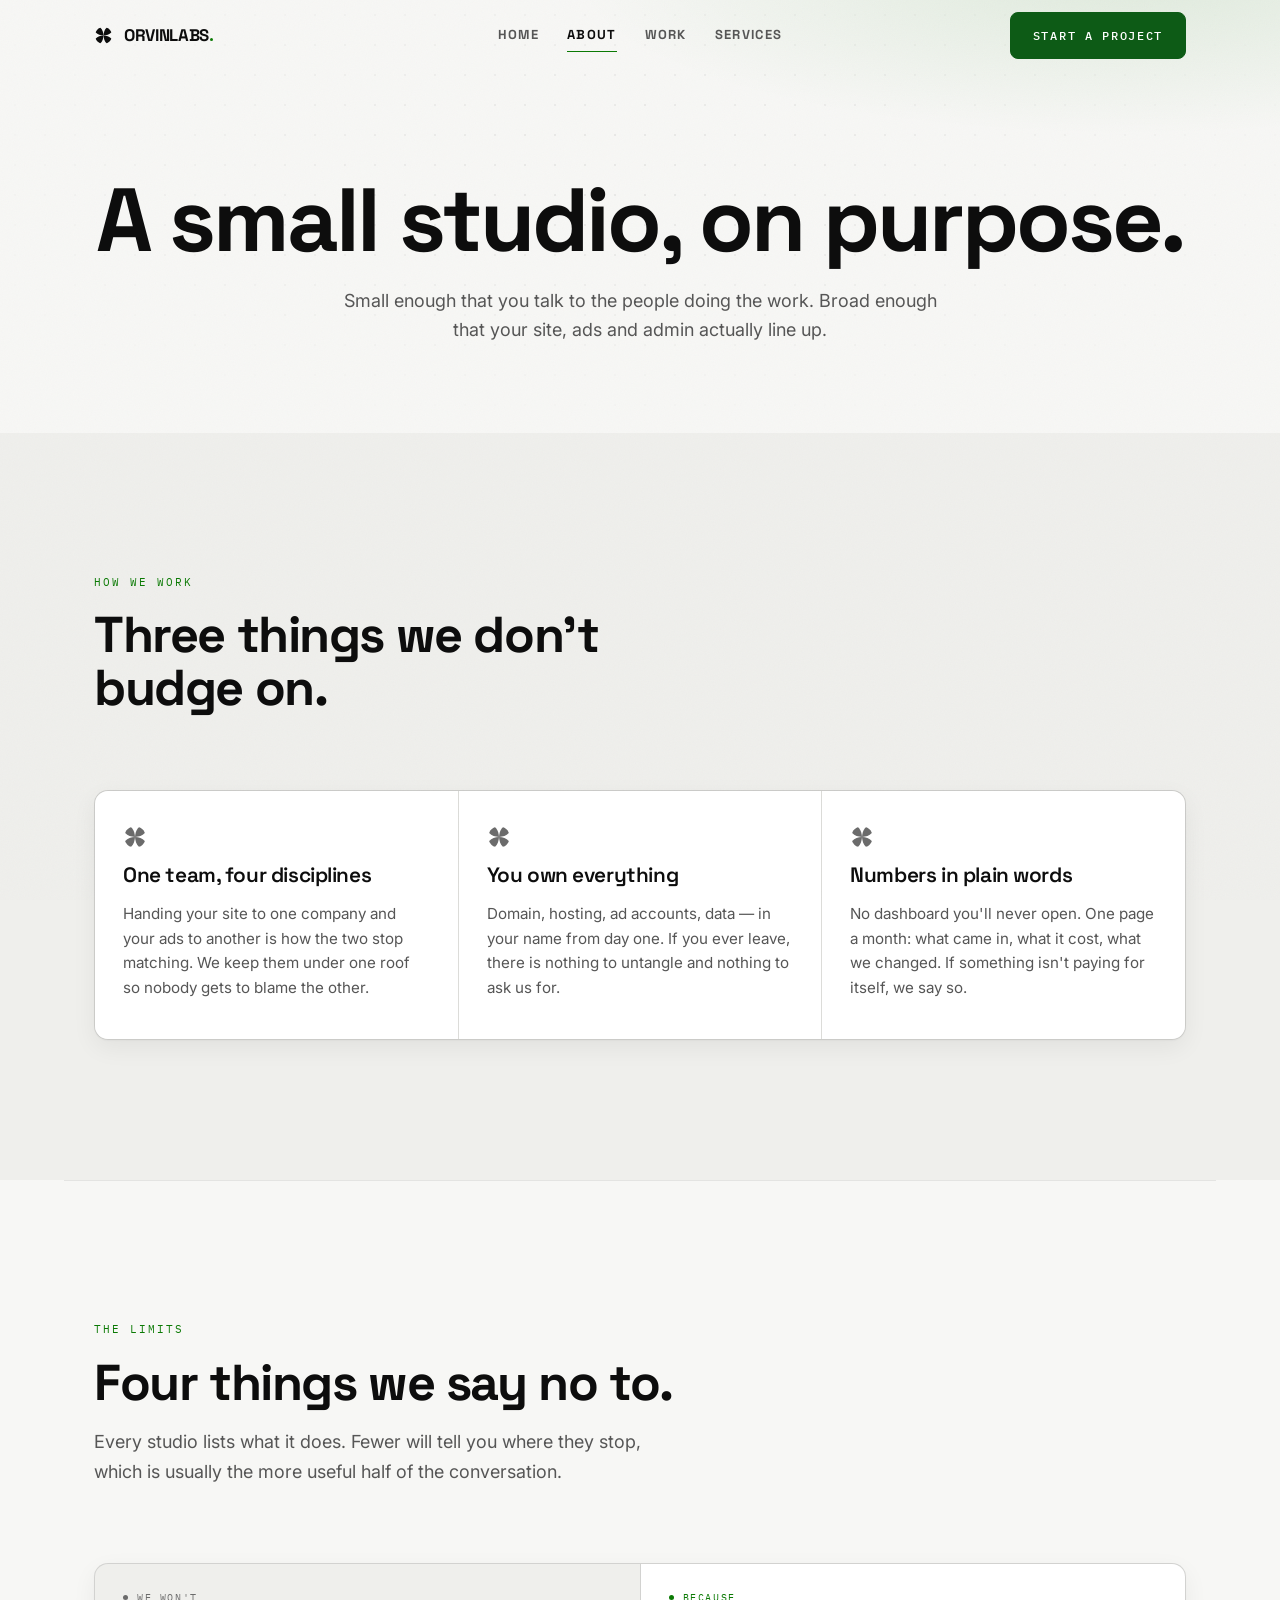
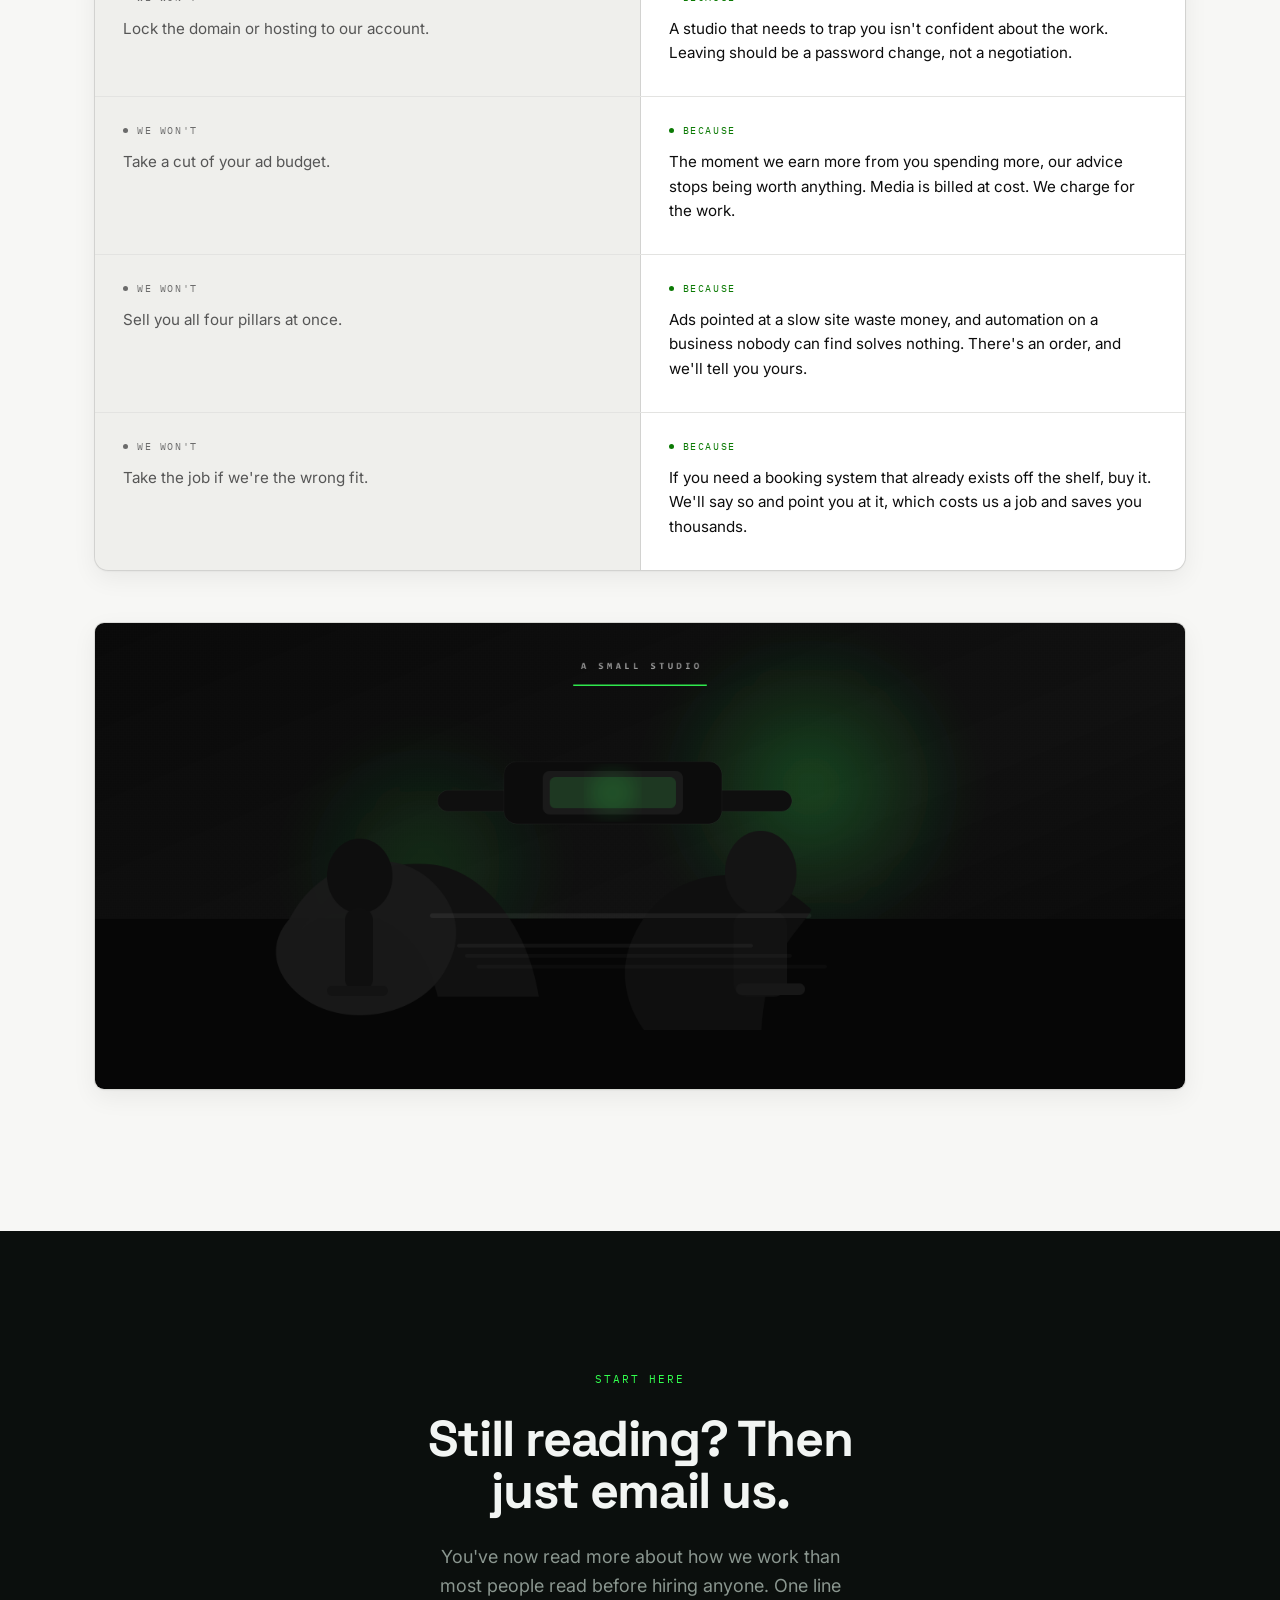
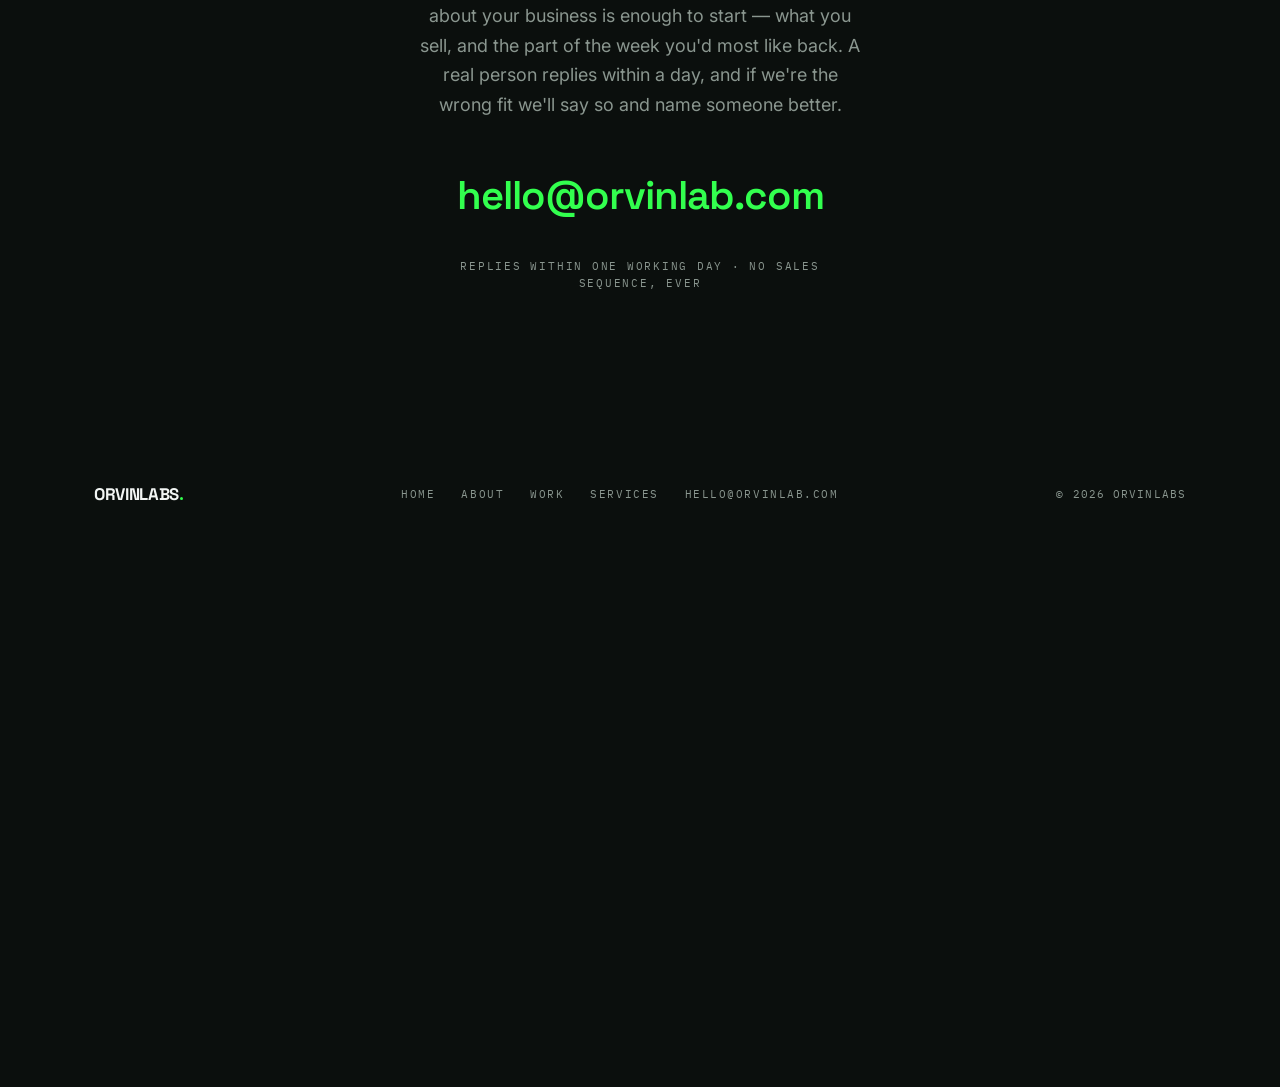
==== commit 9c19295e: "Phase 2: surface rhythm Sections carry an explicit surface--* class rather than :nth-child, so delet" ====
--- a/about.html
+++ b/about.html
@@ -5,7 +5,7 @@
 <meta name="viewport" content="width=device-width, initial-scale=1">
 <title>About ORVINLABS — small on purpose</title>
 <meta name="description" content="ORVINLABS is a small digital studio for small businesses. We keep websites, ads, automation and AI under one roof, and we hand over everything you own.">
-<meta name="theme-color" content="#ffffff">
+<meta name="theme-color" content="#F7F7F5">
 <meta name="robots" content="index,follow">
 <meta property="og:title" content="About ORVINLABS — small on purpose">
 <meta property="og:description" content="ORVINLABS is a small digital studio for small businesses. We keep websites, ads, automation and AI under one roof, and we hand over everything you own.">
@@ -81,7 +81,7 @@
 <main id="main">
 
   <!-- ======================= PAGE HEADER ======================= -->
-  <section class="page-head">
+  <section class="page-head surface--base">
     <div class="backdrop" aria-hidden="true">
       <div class="backdrop__grid"></div>
       <div class="backdrop__glow"></div>
@@ -96,7 +96,7 @@
   </section>
 
   <!-- ======================= PRINCIPLES ======================= -->
-  <section class="section">
+  <section class="section surface--sunken">
     <div class="wrap">
       <div class="section-head">
         <p class="eyebrow eyebrow--neon">How we work</p>
@@ -138,7 +138,7 @@
        The step-by-step process lives on the home page, so it isn't repeated
        here. This section carries what that page can't: the limits.
   ================================================================= -->
-  <section class="section">
+  <section class="section surface--base">
     <div class="wrap">
       <div class="section-head">
         <p class="eyebrow eyebrow--neon">The limits</p>
@@ -209,14 +209,14 @@
         </div>
       </div>
 
-      <div class="shot shot--wide" style="margin-top:clamp(28px,4vw,52px)">
-        <img src="assets/shots/studio-portrait.png" alt="Moody studio scene with two silhouettes and a green screen glow" loading="lazy" decoding="async">
+      <div class="shot shot--wide stack-lg">
+        <img src="assets/shots/studio-portrait.png" width="2800" height="1200" alt="Moody studio scene with two silhouettes and a green screen glow" loading="lazy" decoding="async">
       </div>
     </div>
   </section>
 
   <!-- ======================= CONTACT ======================= -->
-  <section class="section contact" id="contact">
+  <section class="section contact surface--inverse" id="contact">
     <div class="wrap">
       <div class="contact__inner">
         <p class="eyebrow eyebrow--neon">Start here</p>
@@ -237,7 +237,7 @@
 
 </main>
 
-<footer class="footer">
+<footer class="footer surface--inverse">
   <div class="wrap footer__inner">
     <a class="wm" href="index.html" aria-label="ORVINLABS — home"
       ><span aria-hidden="true">ORVINLABS</span><span class="wm__dot" aria-hidden="true"></span
--- a/assets/styles.css
+++ b/assets/styles.css
@@ -178,6 +178,54 @@
 .nowrap{white-space:nowrap}
 .contact .tiny{color:var(--text-muted)}
 
+
+/* ---------------- SEAM ----------------
+   Inset to the container, not full-bleed: a rule that runs to the viewport
+   edge reads as a table border. This one stops where the content stops. */
+.section + .section::before{
+  content:"";
+  position:absolute;top:0;left:0;right:0;margin:0 auto;
+  width:min(calc(100% - 2 * var(--gutter)), var(--maxw));
+  height:var(--hair);
+  background:var(--border-hairline);
+}
+/* where the surface flips to dark, the surface edge IS the seam */
+.surface--inverse::before{display:none}
+
+/* ---------------- GRAIN ----------------
+   One fixed overlay for the whole page. feTurbulence inlined as a data URI so
+   there is no extra request and nothing to 404. Sits above the section
+   backgrounds and below content, which is why .wrap is lifted to z-index 2. */
+body::after{
+  content:"";
+  position:fixed;inset:0;
+  z-index:1;
+  pointer-events:none;
+  opacity:.03;
+  background-image:url("data:image/svg+xml,%3Csvg xmlns='http://www.w3.org/2000/svg' width='160' height='160'%3E%3Cfilter id='n'%3E%3CfeTurbulence type='fractalNoise' baseFrequency='0.82' numOctaves='3' stitchTiles='stitch'/%3E%3C/filter%3E%3Crect width='160' height='160' filter='url(%23n)'/%3E%3C/svg%3E");
+}
+.wrap{position:relative;z-index:2}
+
+/* ---------------- OVERSCROLL ----------------
+   iOS rubber-band past the footer would otherwise flash --surface-base under
+   the dark anchor. Painting past the footer fixes the bottom without darkening
+   the top, which setting it on <html> would have done. */
+.footer{position:relative}
+.footer::after{
+  content:"";
+  position:absolute;left:0;right:0;top:100%;height:60vh;
+  background:var(--surface-inverse);
+  pointer-events:none;
+}
+
+
+/* ---------------- SPACING UTILITIES ----------------
+   Named so the magic numbers live here, not scattered through four pages. */
+.stack-lg{margin-top:clamp(28px,4vw,52px)}
+.stack-md{margin-top:clamp(26px,3.5vw,40px)}
+.centred{text-align:center}
+.card__list--tight{padding-top:4px}
+
 /* ---------------- TYPE SCALE ---------------- */
 .eyebrow{
   font-family:var(--font-mono);
@@ -221,7 +269,7 @@
 /* Single source of vertical rhythm. Nothing else sets section padding —
    avoids the .section-vs-element specificity collisions that cancel out. */
 .section{padding:clamp(84px,11vw,150px) 0;position:relative}
-.section + .section{border-top:1px solid var(--border-hairline)}
+
 
 .section-head{
   display:flex;flex-direction:column;gap:18px;
@@ -385,8 +433,7 @@
 .menu__link{
   font-family:var(--font-display);font-weight:600;
   font-size:clamp(1.7rem,8vw,2.5rem);letter-spacing:-.03em;
-  padding:11px 0;border-bottom:1px solid var(--border-hairline);
-  transition:color var(--dur-fast) var(--ease-out),transform var(--dur-base) var(--ease-out);
+  padding:11px 0;  transition:color var(--dur-fast) var(--ease-out),transform var(--dur-base) var(--ease-out);
 }
 .menu__link[aria-current="page"]{color:var(--accent)}
 .menu__foot{margin-top:30px;display:flex;flex-direction:column;gap:16px;align-items:flex-start}
@@ -408,10 +455,8 @@
   opacity:.55;
 }
 .backdrop__glow{
-  position:absolute;left:50%;top:34%;
-  width:min(1000px,120vw);aspect-ratio:1;
-  transform:translate(-50%,-50%);
-  background:radial-gradient(circle closest-side,var(--accent-wash),transparent 70%);
+  position:absolute;inset:0;
+  background:radial-gradient(70% 60% at 88% -6%,var(--accent-wash-strong),transparent 62%);
 }
 
 /* ---------------- HOME HERO ---------------- */
@@ -474,8 +519,7 @@
   position:relative;overflow:hidden;
   padding:calc(var(--nav-h) + clamp(60px,9vw,104px)) 0 clamp(52px,7vw,88px);
   text-align:center;
-  border-bottom:1px solid var(--border-hairline);
-}
+  }
 .page-head__inner{position:relative;z-index:2;display:flex;flex-direction:column;align-items:center;gap:20px}
 .page-head .lede{max-width:54ch}
 
@@ -597,7 +641,7 @@
 }
 
 /* ---------------- FOOTER ---------------- */
-.footer{border-top:1px solid var(--border-hairline);padding:52px 0 44px}
+.footer{padding:52px 0 44px}
 .footer__inner{display:flex;flex-wrap:wrap;align-items:center;justify-content:space-between;gap:26px 40px}
 .footer .wm{font-size:1.05rem}
 .footer__links{display:flex;flex-wrap:wrap;gap:12px 26px}
@@ -662,8 +706,14 @@
 .shot--tall{aspect-ratio:4/5}
 .shot--wide{aspect-ratio:21/9}
 
+
+/* A .shot reads as an inset well inside a white .case, but on a sunken band it
+   is the same value as its host and disappears entirely (measured 1.000:1).
+   On that one surface it lifts instead of sinking. */
+.surface--sunken .shot{background:var(--surface-raised)}
+
 /* ---------------- CASE STUDY ---------------- */
-.case{border:1px solid var(--border-hairline);background:var(--surface-sunken)}
+.case{border:1px solid var(--border-hairline);background:var(--surface-raised)}
 .case + .case{margin-top:clamp(28px,4vw,52px)}
 .case__head{padding:clamp(28px,3.5vw,46px);display:flex;flex-direction:column;gap:16px;border-bottom:1px solid var(--border-hairline)}
 .case__title{font-family:var(--font-display);font-weight:700;font-size:clamp(1.4rem,2.8vw,2rem);line-height:1.1;letter-spacing:-.025em}
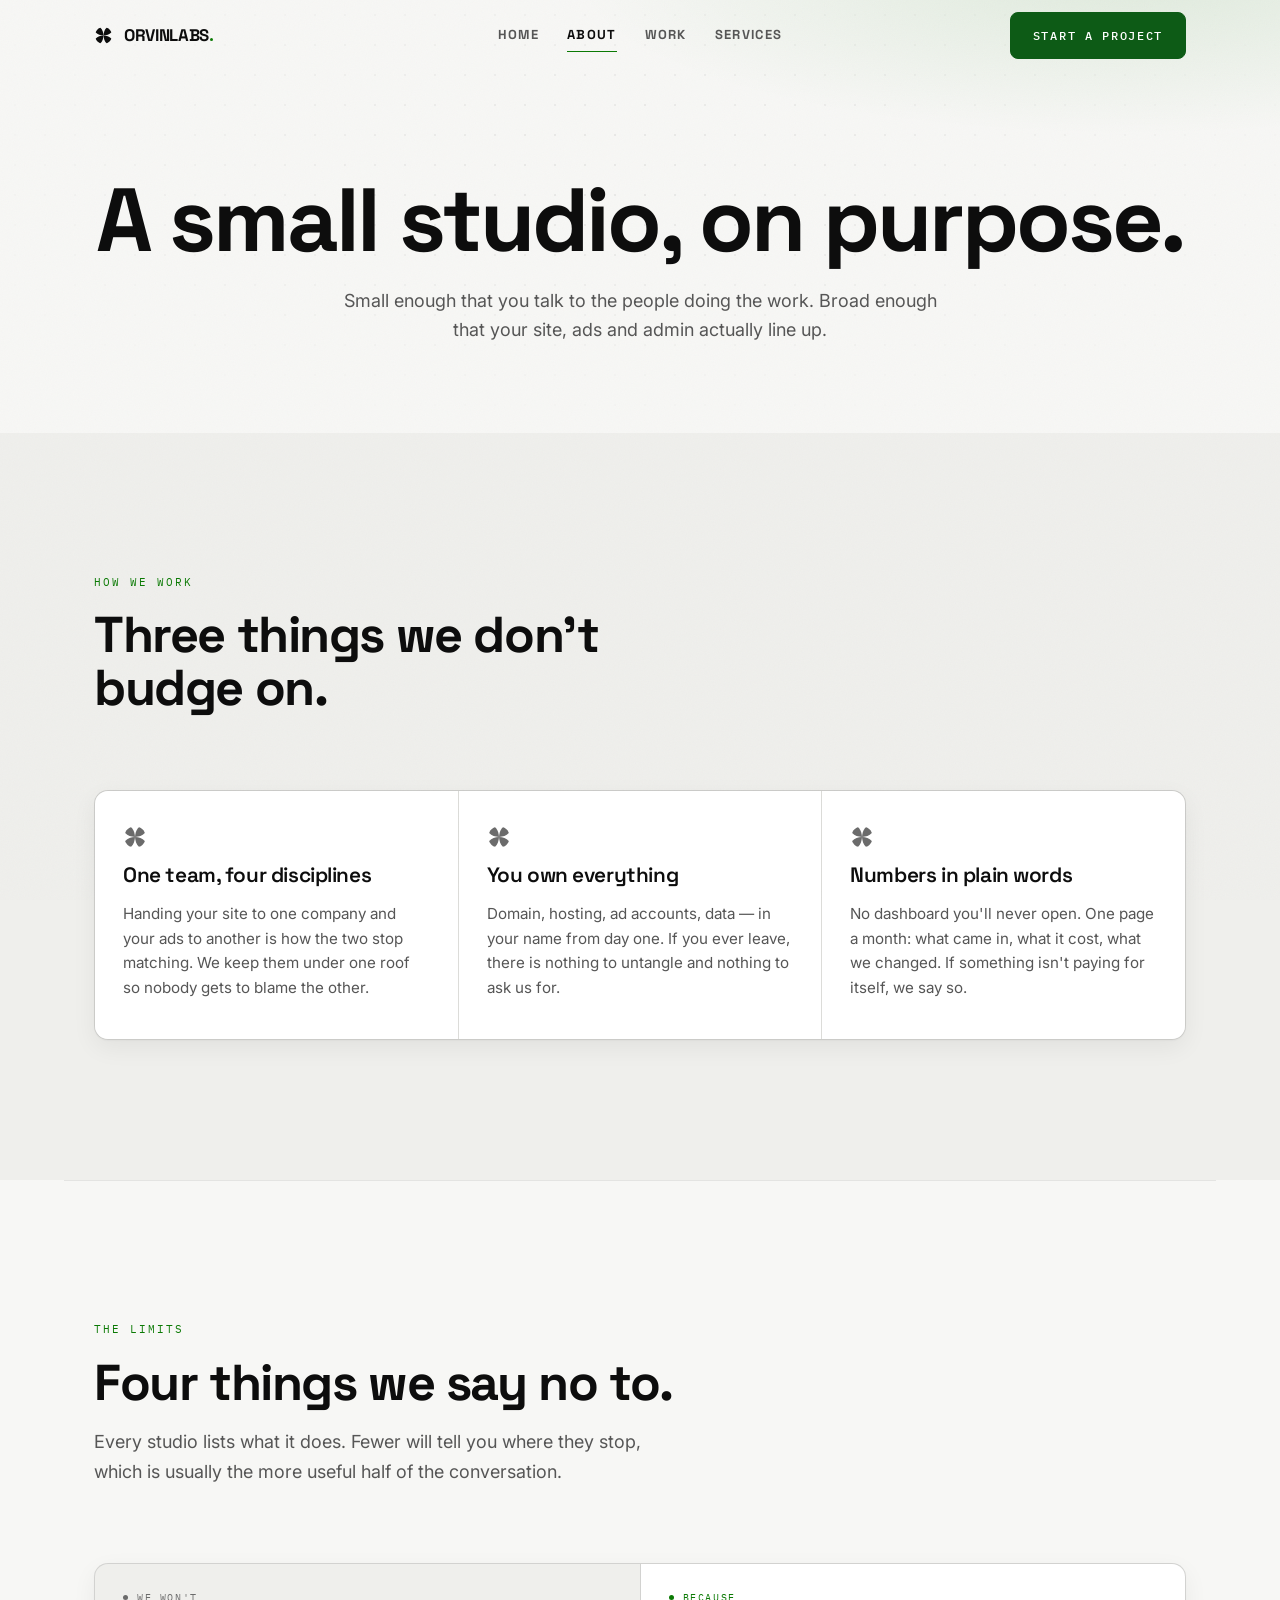
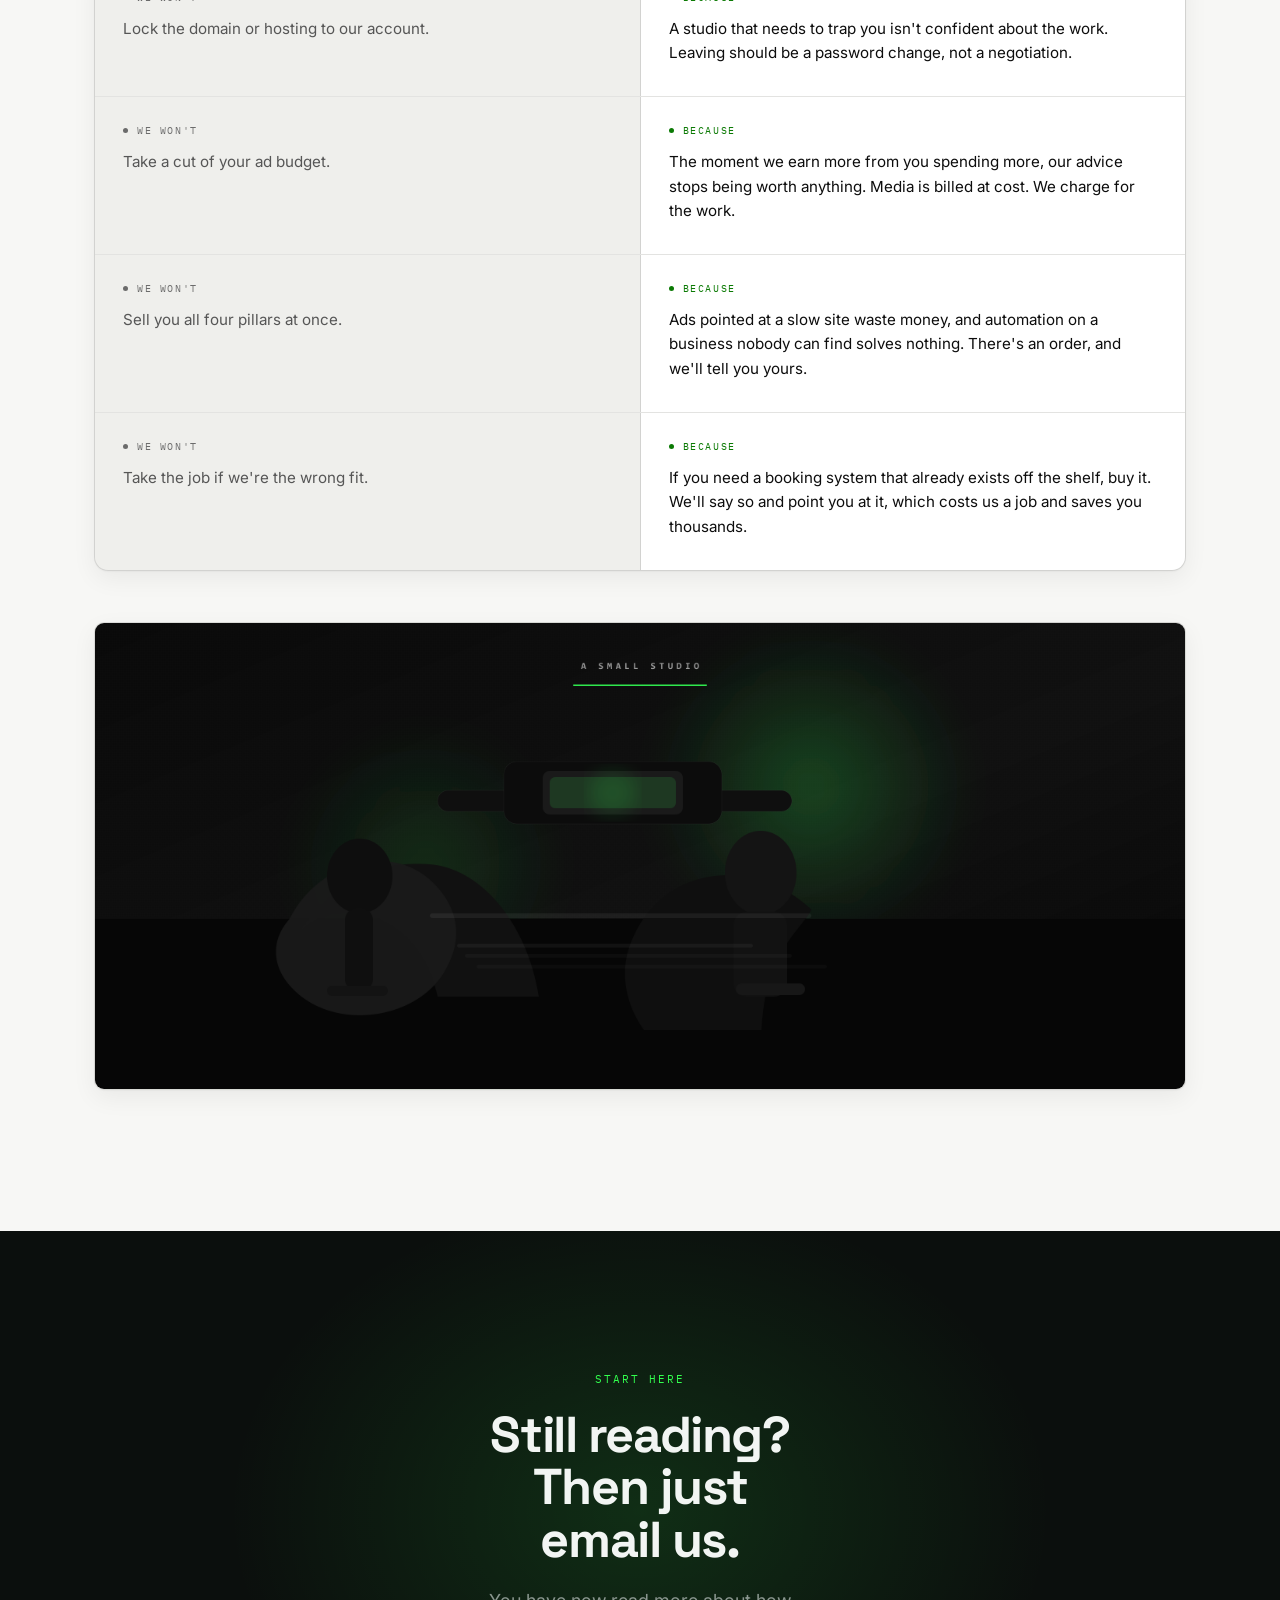
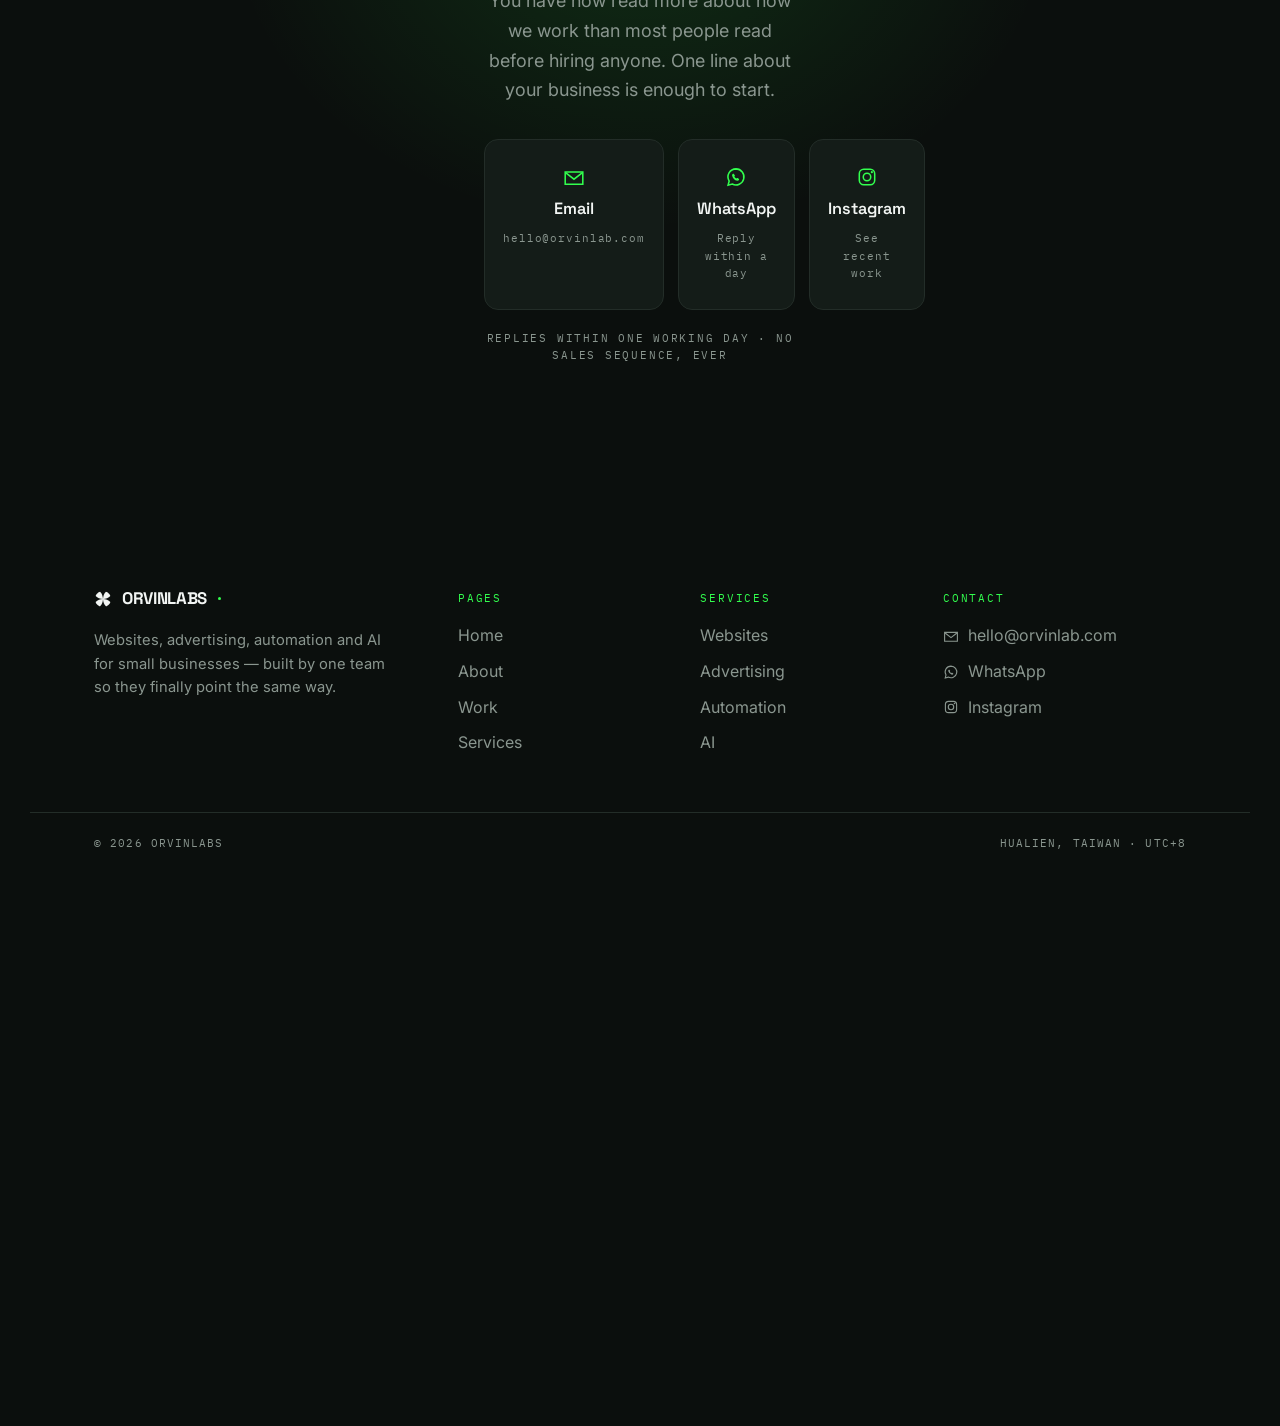
==== commit fb94e713: "Phases 3-7: loader, reveals, hover, contact anchor, footer Phase 3 - load sequence. Clover rotates i" ====
--- a/about.html
+++ b/about.html
@@ -26,6 +26,14 @@
 </head>
 <body>
 
+<div class="loader" id="loader" hidden>
+  <div class="loader__inner">
+    <svg class="loader__mark" aria-hidden="true" focusable="false"><use href="#mark"/></svg>
+    <div class="loader__wm" aria-hidden="true"><span style="--i:0">O</span><span style="--i:1">R</span><span style="--i:2">V</span><span style="--i:3">I</span><span style="--i:4">N</span><span style="--i:5">L</span><span style="--i:6">A</span><span style="--i:7">B</span><span style="--i:8">S</span><span style="--i:9">.</span></div>
+    <div class="loader__rule"></div>
+  </div>
+</div>
+
 <!-- The official four-petal mark, defined once. Every instance on the page is a
      <use> of this symbol, so the geometry lives in exactly one place. -->
 <svg width="0" height="0" style="position:absolute" aria-hidden="true" focusable="false">
@@ -40,7 +48,6 @@
 </svg>
 
 <a class="skip" href="#main">Skip to content</a>
-<div class="cursor-glow" id="cursorGlow" aria-hidden="true"></div>
 <div id="navSentinel" style="position:absolute;top:0;height:10px;width:1px" aria-hidden="true"></div>
 
 <header class="nav" id="nav">
@@ -98,13 +105,13 @@
   <!-- ======================= PRINCIPLES ======================= -->
   <section class="section surface--sunken">
     <div class="wrap">
-      <div class="section-head">
+      <div class="section-head" data-reveal>
         <p class="eyebrow eyebrow--neon">How we work</p>
         <h2 class="h2">Three things we don't budge on.</h2>
       </div>
 
       <div class="principles">
-        <article class="principle">
+        <article class="principle" data-reveal style="--i:0">
           <svg class="petal" aria-hidden="true" focusable="false"><use href="#mark"/></svg>
           <h3 class="h3">One team, four disciplines</h3>
           <p class="principle__body">
@@ -113,7 +120,7 @@
           </p>
         </article>
 
-        <article class="principle">
+        <article class="principle" data-reveal style="--i:1">
           <svg class="petal" aria-hidden="true" focusable="false"><use href="#mark"/></svg>
           <h3 class="h3">You own everything</h3>
           <p class="principle__body">
@@ -122,7 +129,7 @@
           </p>
         </article>
 
-        <article class="principle">
+        <article class="principle" data-reveal style="--i:2">
           <svg class="petal" aria-hidden="true" focusable="false"><use href="#mark"/></svg>
           <h3 class="h3">Numbers in plain words</h3>
           <p class="principle__body">
@@ -140,7 +147,7 @@
   ================================================================= -->
   <section class="section surface--base">
     <div class="wrap">
-      <div class="section-head">
+      <div class="section-head" data-reveal>
         <p class="eyebrow eyebrow--neon">The limits</p>
         <h2 class="h2">Four things we say no to.</h2>
         <p class="lede">
@@ -150,7 +157,7 @@
       </div>
 
       <div class="pairs">
-        <div class="pair">
+        <div class="pair" data-reveal style="--i:0">
           <div class="pair__side pair__side--pain">
             <p class="pair__tag">We won't</p>
             <p class="pair__text">Lock the domain or hosting to our account.</p>
@@ -164,7 +171,7 @@
           </div>
         </div>
 
-        <div class="pair">
+        <div class="pair" data-reveal style="--i:1">
           <div class="pair__side pair__side--pain">
             <p class="pair__tag">We won't</p>
             <p class="pair__text">Take a cut of your ad budget.</p>
@@ -178,7 +185,7 @@
           </div>
         </div>
 
-        <div class="pair">
+        <div class="pair" data-reveal style="--i:2">
           <div class="pair__side pair__side--pain">
             <p class="pair__tag">We won't</p>
             <p class="pair__text">Sell you all four pillars at once.</p>
@@ -193,7 +200,7 @@
           </div>
         </div>
 
-        <div class="pair">
+        <div class="pair" data-reveal style="--i:3">
           <div class="pair__side pair__side--pain">
             <p class="pair__tag">We won't</p>
             <p class="pair__text">Take the job if we're the wrong fit.</p>
@@ -216,45 +223,13 @@
   </section>
 
   <!-- ======================= CONTACT ======================= -->
-  <section class="section contact surface--inverse" id="contact">
-    <div class="wrap">
-      <div class="contact__inner">
-        <p class="eyebrow eyebrow--neon">Start here</p>
-        <h2 class="h2">Still reading? Then just email us.</h2>
-        <p class="lede">
-          You've now read more about how we work than most people read before hiring
-          anyone. One line about your business is enough to start — what you sell, and
-          the part of the week you'd most like back. A real person replies within a day,
-          and if we're the wrong fit we'll say so and name someone better.
-        </p>
-        <a class="mailto" href="mailto:hello@orvinlab.com">hello@orvinlab.com</a>
-        <p class="tiny">
-          Replies within one working day &middot; No sales sequence, ever
-        </p>
-      </div>
-    </div>
-  </section>
+      <div id="site-contact" data-eyebrow="Start here" data-heading="Still reading? Then just email us." data-lede="You have now read more about how we work than most people read before hiring anyone. One line about your business is enough to start."></div>
 
 </main>
 
-<footer class="footer surface--inverse">
-  <div class="wrap footer__inner">
-    <a class="wm" href="index.html" aria-label="ORVINLABS — home"
-      ><span aria-hidden="true">ORVINLABS</span><span class="wm__dot" aria-hidden="true"></span
-    ></a>
-    <nav class="footer__links" aria-label="Footer">
-      <a href="index.html">Home</a>
-      <a href="about.html">About</a>
-      <a href="work.html">Work</a>
-      <a href="products.html">Services</a>
-      <a href="mailto:hello@orvinlab.com">hello@orvinlab.com</a>
-    </nav>
-    <p class="footer__legal">&copy; <span id="year">2026</span> ORVINLABS</p>
-  </div>
-</footer>
-
-<!-- GSAP: UMD build, so it works as a classic script with no build step -->
-<script src="https://cdn.jsdelivr.net/npm/gsap@3.12.5/dist/gsap.min.js" defer></script>
+<div id="site-footer"></div>
+
+<script src="assets/chrome.js"></script>
 <script src="assets/main.js" defer></script>
 </body>
 </html>
--- a/assets/styles.css
+++ b/assets/styles.css
@@ -49,7 +49,8 @@
   --border-strong:rgba(0,0,0,.16);
   --border-hairline-inverse:#232D28;
   --border-strong-inverse:#587166;    /* 3.3:1 on inverse-raised — safe for focus */
-  --dot-ink:rgba(0,0,0,.10);          /* decorative grid dots, not a border */
+  --dot-ink:rgba(0,0,0,.10);
+  --glow-inverse:rgba(50,255,78,.13);          /* decorative grid dots, not a border */
 
   /* ---------- GLASS ---------- */
   --scrim:rgba(255,255,255,.72);
@@ -786,65 +787,124 @@
    ============================================================ */
 .cursor,.cursor-dot{
   position:fixed;top:0;left:0;z-index:300;
-  border-radius:50%;
-  pointer-events:none;
-  opacity:0;
+  pointer-events:none;opacity:0;
   will-change:transform;
-}
-.cursor{
-  width:36px;height:36px;margin:-18px 0 0 -18px;
-  border:1.5px solid var(--accent);
-  background:transparent;
-}
-.cursor-dot{
-  width:6px;height:6px;margin:-3px 0 0 -3px;
-  background:var(--accent);
-  /* the halo is the bright brand green at low alpha: on white it reads as a
-     green bloom around the darker core. A literal glow needs a dark backdrop,
-     which this page no longer has. */
-  box-shadow:0 0 10px var(--accent-bright),0 0 22px var(--accent-bright);
-}
-html.has-cursor,
-html.has-cursor a,
-html.has-cursor button,
-html.has-cursor summary,
-html.has-cursor .faq__q{cursor:none}
-
-/* ---------------- MAGNETIC PULL ----------------
-   GSAP animates --mag-x/--mag-y rather than the transform itself, so the CSS
-   :active press feedback still composes on top. Writing transform directly from
-   JS would make an inline style that kills :active outright. */
-.btn,.teaser,.mailto{
-  --mag-x:0px; --mag-y:0px;
-  transform:translate(var(--mag-x),var(--mag-y));
-}
-.btn:active{transform:translate(var(--mag-x),var(--mag-y)) scale(.97)}
-
-/* ============================================================
-   HOVER — pointer devices only, so taps don't stick in a hover state.
-   Neon appears on borders, glow and text. Never as a large fill.
-   ============================================================ */
-@media (hover:hover) and (pointer:fine){
-  .btn:hover{border-color:var(--accent);color:var(--accent);box-shadow:0 0 0 1px var(--accent)}
-  .btn--neon:hover{background:var(--cta-hover);border-color:var(--cta-hover);color:var(--on-cta);box-shadow:0 0 0 1px var(--accent-wash-strong),0 0 22px var(--accent-wash)}
-  .textlink:hover{color:var(--accent)}
-  .textlink:hover .arrow{transform:translateX(5px)}
-  .nav__link:hover{color:var(--text)}
-  .nav__link:hover::after{transform:scaleX(1)}
-  .nav__brand:hover .petal{color:var(--accent)}
-  .menu__link:hover{color:var(--accent);transform:translateX(12px)}
-  .card:hover{background:var(--surface-raised)}
-  .card:hover::after{opacity:1}
-  .card:hover .petal{color:var(--accent);transform:rotate(90deg)}
-  .teaser:hover{background:var(--surface-raised)}
-  .teaser:hover .petal{color:var(--accent);transform:rotate(90deg)}
-  .chip:hover{border-color:var(--border-strong);color:var(--text)}
-  .faq__q:hover{color:var(--text)}
-  .faq__q:hover .faq__sign::before,.faq__q:hover .faq__sign::after{background:var(--accent)}
-  .faq__item[open] .faq__q:hover{color:var(--accent)}
-  
-  .mailto:hover{transform:translateY(-2px)}
-  .footer__links a:hover{color:var(--accent)}
+  transition:opacity var(--dur-base) var(--ease-out);
+}
+/* The ring is a zero-size anchor that JS positions; the visible circle is the
+   pseudo-element, which SCALES. Animating width/height/margin here would be
+   animating layout — free on a fixed element, but still against the rule, and
+   transform is what the compositor actually wants. */
+.cursor::before,.cursor-dot::before{
+  content:"";position:absolute;left:50%;top:50%;border-radius:50%;
+  transform:translate(-50%,-50%) scale(1);
+  transition:transform var(--dur-base) var(--ease-out),
+             background-color var(--dur-base) var(--ease-out);
+}
+.cursor::before{width:36px;height:36px;border:var(--hair-2) solid var(--accent)}
+.cursor-dot::before{width:6px;height:6px;background:var(--accent)}
+.cursor-on .cursor,.cursor-on .cursor-dot{opacity:1}
+.cursor.is-hover::before{transform:translate(-50%,-50%) scale(1.78);background:var(--accent-wash)}
+.cursor.is-down::before{transform:translate(-50%,-50%) scale(.78)}
+html.cursor-on,html.cursor-on a,html.cursor-on button,html.cursor-on .acc__q{cursor:none}
+
+/* Magnetism writes custom properties, never style.transform: the stylesheet
+   composes translate() with the :active scale, and an inline transform would
+   overwrite it and kill press feedback outright. */
+.btn,.teaser,.mailto,.channel{--mag-x:0px;--mag-y:0px;transform:translate(var(--mag-x),var(--mag-y))}
+.btn:active{transform:translate(var(--mag-x),var(--mag-y)) scale(.98)}
+.teaser:active,.channel:active{transform:translate(var(--mag-x),var(--mag-y)) scale(.99)}
+
+/* ============================================================
+   ACCORDION
+   ============================================================ */
+.acc{border-bottom:var(--hair) solid var(--border-hairline)}
+.acc__q{
+  width:100%;display:flex;align-items:center;justify-content:space-between;gap:24px;
+  padding:24px 0;text-align:left;
+  font-family:var(--font-display);font-weight:600;
+  font-size:clamp(1.02rem,1.9vw,1.22rem);letter-spacing:-.015em;
+  color:var(--text);
+  transition:color var(--dur-fast) var(--ease-out);
+}
+.acc__sign{position:relative;flex:none;width:14px;height:14px}
+.acc__sign::before,.acc__sign::after{
+  content:"";position:absolute;inset:50% 0 auto 0;height:var(--hair-2);
+  background:var(--text-muted);transform:translateY(-50%);
+  transition:transform var(--dur-base) var(--ease-out),
+             background-color var(--dur-fast) var(--ease-out);
+}
+.acc__sign::after{transform:translateY(-50%) rotate(90deg)}
+.acc[data-open] .acc__q{color:var(--accent)}
+.acc[data-open] .acc__sign::before{transform:translateY(-50%) rotate(45deg)}
+.acc[data-open] .acc__sign::after{transform:translateY(-50%) rotate(135deg)}
+.acc[data-open] .acc__sign::before,.acc[data-open] .acc__sign::after{background:var(--accent)}
+/* 0fr to 1fr — never a guessed max-height */
+.acc__panel{
+  display:grid;grid-template-rows:0fr;
+  transition:grid-template-rows var(--dur-base) var(--ease-in-out);
+}
+.acc[data-open] .acc__panel{grid-template-rows:1fr}
+.acc__panel > div{overflow:hidden;min-height:0}
+.acc__panel p{padding:0 48px 26px 0;color:var(--text-muted);line-height:1.68;max-width:70ch}
+
+/* ============================================================
+   CONTACT ANCHOR
+   The only heavy-contrast moment on the page. The shift from light to
+   dark is what signals the end.
+   ============================================================ */
+.contact{position:relative;text-align:center;overflow:hidden}
+.contact__glow{
+  position:absolute;inset:0;pointer-events:none;
+  background:radial-gradient(46% 52% at 50% 32%,var(--glow-inverse),transparent 70%);
+}
+.contact__inner{display:flex;flex-direction:column;align-items:center;gap:20px}
+.contact .lede{max-width:55ch;color:var(--text-inverse-muted)}
+.contact__note{color:var(--text-inverse-muted)}
+.channels{
+  display:grid;grid-template-columns:repeat(3,1fr);gap:14px;
+  width:100%;max-width:760px;margin-top:14px;
+}
+.channel{
+  display:flex;flex-direction:column;align-items:center;gap:8px;
+  padding:26px 18px;
+  background:var(--surface-inverse-raised);
+  border:var(--hair) solid var(--border-hairline-inverse);
+  border-radius:var(--radius);
+  transition:border-color var(--dur-base) var(--ease-out),
+             background-color var(--dur-base) var(--ease-out),
+             transform var(--dur-base) var(--ease-out);
+}
+.channel__icon{
+  width:22px;height:22px;color:var(--accent-bright);
+  transition:transform var(--dur-base) var(--ease-out);
+}
+.channel__label{font-family:var(--font-display);font-weight:600;font-size:1.02rem;color:var(--text-inverse)}
+.channel__sub{font-family:var(--font-mono);font-size:11px;letter-spacing:.08em;color:var(--text-inverse-muted)}
+
+/* ============================================================
+   FOOTER — continuous with the contact anchor, no seam
+   ============================================================ */
+.footer{padding:clamp(56px,7vw,84px) 0 34px}
+.footer__grid{display:grid;grid-template-columns:1.6fr 1fr 1fr 1.2fr;gap:40px}
+.footer__col ul{display:flex;flex-direction:column;gap:10px}
+.footer__col a{color:var(--text-inverse-muted);transition:color var(--dur-fast) var(--ease-out)}
+.footer__head{
+  margin-bottom:16px;
+  font-family:var(--font-mono);font-size:11px;font-weight:400;
+  text-transform:uppercase;letter-spacing:.16em;color:var(--accent-bright);
+}
+.footer__col--brand .wm{display:inline-flex;align-items:center;gap:10px;font-size:1.05rem;color:var(--text-inverse)}
+.footer__col--brand .petal{width:18px;height:18px}
+.footer__blurb{margin-top:14px;color:var(--text-inverse-muted);font-size:.92rem;line-height:1.6;max-width:34ch}
+.footer__contact a{display:flex;align-items:center;gap:9px}
+.footer__contact .channel__icon{width:16px;height:16px;color:var(--text-inverse-muted)}
+.footer__base{
+  display:flex;justify-content:space-between;gap:16px;flex-wrap:wrap;
+  margin-top:clamp(36px,5vw,56px);padding-top:22px;
+  border-top:var(--hair) solid var(--border-hairline-inverse);
+  font-family:var(--font-mono);font-size:11px;letter-spacing:.1em;
+  color:var(--text-inverse-muted);text-transform:uppercase;
 }
 
 /* ============================================================
@@ -918,40 +978,6 @@
   .steps__list{grid-template-columns:1fr;gap:30px}
 }
 
-/* ============================================================
-   ACCESSIBILITY FALLBACKS
-   ============================================================ */
-
-/* Reduced motion, tiered — not a kill switch.
-   Tier 1 (vestibular): drift, spin, pulse, ambient glow → removed.
-   Tier 2: the hero entrance → short cross-fade, no displacement.
-   Tier 3: opacity, colour and focus-ring transitions → kept. */
-@media (prefers-reduced-motion:reduce){
-  .cursor,.cursor-dot{display:none}
-  /* var(--dur-nil), not 0s, so anything listening for transitionend still fires */
-  *,*::before,*::after{
-    animation-duration:.01ms !important;
-    animation-iteration-count:1 !important;
-    transition-duration:.01ms !important;
-    scroll-behavior:auto !important;
-  }
-  html{scroll-behavior:auto}
-  .backdrop__grid,.cursor-glow{display:none}
-  .scrollcue__line::after{display:none}
-  .nav__brand .petal{animation:none !important;transform:none !important}
-  /* Tier 1 — the zoom-out reveal is exactly the kind of large-scale movement
-     that triggers vestibular responses. Drop it to a plain static mark. */
-  .hero .wm{animation:none !important;filter:none !important;transform:none !important}
-  .hero .wm__dot{animation:none !important;transform:none !important}
-
-
-  /* Tier 3 — feedback that must survive */
-  .btn,.nav__link,.textlink,.card,.teaser,.chip,.mailto,.footer__links a{
-    transition-duration:var(--dur-fast) !important;
-  }
-}
-
-/* Glass is decoration; it must be defeatable. */
 @media (prefers-reduced-transparency:reduce){
   .nav.is-scrolled{background:var(--surface-raised);-webkit-backdrop-filter:none;backdrop-filter:none}
   .menu{background:var(--surface-raised);-webkit-backdrop-filter:none;backdrop-filter:none}
@@ -961,3 +987,137 @@
   .nav.is-scrolled{background:var(--scrim)}
   .menu{background:var(--scrim-menu)}
 }
+
+/* ============================================================
+   HOVER + FOCUS — one vocabulary, used everywhere.
+   Gated to fine pointers so a tap never sticks in a hover state.
+   ============================================================ */
+@media (hover:hover) and (pointer:fine){
+  /* --- cards: four changes on one timing, so they read as one gesture --- */
+  .card,.teaser,.principle,.stat,.case,.channel{
+    transition:border-color var(--dur-base) var(--ease-out),
+               background-color var(--dur-base) var(--ease-out),
+               box-shadow var(--dur-base) var(--ease-out),
+               transform var(--dur-base) var(--ease-out);
+  }
+  .card:hover,.teaser:hover,.principle:hover,.stat:hover{
+    border-color:var(--accent);
+    background:var(--accent-wash);
+    box-shadow:var(--shadow-hover);
+    transform:translate(var(--mag-x,0px),var(--mag-y,0px)) translateY(-3px);
+  }
+  .card:hover .petal,.teaser:hover .petal,.principle:hover .petal{
+    color:var(--accent);transform:rotate(90deg);
+  }
+  .card .petal,.teaser .petal,.principle .petal{
+    transition:color var(--dur-base) var(--ease-out),transform var(--dur-base) var(--ease-out);
+  }
+
+  /* --- buttons: the fill sweeps in, it does not fade --- */
+  .btn{position:relative;overflow:hidden;isolation:isolate}
+  .btn::before{
+    content:"";position:absolute;inset:0;z-index:-1;
+    background:var(--cta);
+    transform:scaleX(0);transform-origin:left center;
+    transition:transform var(--dur-base) var(--ease-out);
+  }
+  .btn--neon:hover::before{transform:scaleX(1)}
+  .btn--neon:hover{border-color:var(--cta);color:var(--on-cta)}
+  .btn:not(.btn--neon):hover{border-color:var(--border-strong);background:var(--accent-wash);color:var(--accent)}
+  .btn .arrow,.textlink .arrow{transition:transform var(--dur-base) var(--ease-out)}
+  .btn:hover .arrow,.textlink:hover .arrow{transform:translateX(4px)}
+
+  /* --- links: the underline draws from the left --- */
+  .textlink,.footer__col a,.menu__mail{
+    background-image:linear-gradient(currentColor,currentColor);
+    background-repeat:no-repeat;
+    background-position:0 100%;
+    background-size:0% var(--hair);
+    transition:background-size var(--dur-base) var(--ease-out),color var(--dur-fast) var(--ease-out);
+  }
+  .textlink:hover,.footer__col a:hover,.menu__mail:hover{background-size:100% var(--hair)}
+  .footer__col a:hover{color:var(--text-inverse)}
+  .nav__link:hover{color:var(--text)}
+  .nav__link:hover::after{transform:scaleX(1)}
+  .menu__link:hover{color:var(--accent);transform:translateX(12px)}
+  .chip:hover{border-color:var(--border-strong);color:var(--text)}
+  .acc__q:hover{color:var(--accent)}
+  .acc__q:hover .acc__sign::before,.acc__q:hover .acc__sign::after{background:var(--accent)}
+  .mailto:hover{transform:translate(var(--mag-x,0px),var(--mag-y,0px)) translateY(-2px)}
+
+  /* --- channel cards on the dark anchor --- */
+  .channel:hover{
+    border-color:var(--accent-bright);
+    background:var(--accent-wash);
+    transform:translate(var(--mag-x,0px),var(--mag-y,0px)) translateY(-3px);
+  }
+  .channel:hover .channel__icon{transform:scale(1.1)}
+  .nav__brand:hover .petal{color:var(--accent)}
+}
+
+/* the current page keeps a persistent underline */
+.nav__link[aria-current="page"]::after{transform:scaleX(1)}
+
+/* ============================================================
+   NAV SCROLL STATE
+   ============================================================ */
+/* The ONE deliberate exception to transform-and-opacity-only. The brief asks
+   for the bar to shrink ~30% on scroll, and a shorter bar with same-size text
+   cannot be expressed as a transform — scaleY would squash the wordmark. The
+   nav is position:fixed, so this reflows nothing outside itself. */
+.nav{transition:background-color var(--dur-base) var(--ease-out),
+                border-color var(--dur-base) var(--ease-out),
+                box-shadow var(--dur-base) var(--ease-out),
+                height var(--dur-base) var(--ease-out)}
+.nav.is-scrolled{
+  background:var(--scrim);
+  -webkit-backdrop-filter:blur(var(--blur-nav)) saturate(var(--sat-nav));
+  backdrop-filter:blur(var(--blur-nav)) saturate(var(--sat-nav));
+  border-bottom:var(--hair) solid var(--border-hairline);
+  box-shadow:var(--shadow-raised);
+  height:calc(var(--nav-h) * .7);
+}
+
+/* ============================================================
+   RESPONSIVE — the channels row and the footer grid are the two
+   things most likely to break, so they get explicit steps.
+   ============================================================ */
+@media (max-width:900px){
+  .footer__grid{grid-template-columns:1fr 1fr;gap:34px}
+}
+@media (max-width:640px){
+  .channels{grid-template-columns:1fr}
+  .channel{flex-direction:row;justify-content:flex-start;gap:14px;padding:18px 20px;text-align:left}
+  .channel__label{flex:none}
+  .channel__sub{margin-left:auto}
+}
+@media (max-width:560px){
+  .footer__grid{grid-template-columns:1fr;gap:30px}
+  .footer__base{flex-direction:column;gap:8px}
+  .acc__panel p{padding-right:0}
+}
+
+/* ============================================================
+   REDUCED MOTION — everything off, nothing stranded.
+   The reveals are opt-in above, so they need no override here:
+   their resting state is already visible.
+   ============================================================ */
+@media (prefers-reduced-motion:reduce){
+  *,*::before,*::after{
+    animation-duration:var(--dur-nil)!important;
+    animation-iteration-count:1!important;
+    transition-duration:var(--dur-nil)!important;
+    scroll-behavior:auto!important;
+  }
+  html{scroll-behavior:auto}
+  .loader{display:none!important}
+  .cursor,.cursor-dot{display:none!important}
+  .backdrop__grid{animation:none!important}
+  /* colour still changes, it just arrives at once */
+  .card:hover,.teaser:hover,.principle:hover,.stat:hover,.channel:hover,.mailto:hover{transform:none!important}
+  .card:hover .petal,.teaser:hover .petal,.principle:hover .petal{transform:none!important}
+  .menu__link:hover{transform:none!important}
+  .btn::before{display:none}
+  .textlink,.footer__col a,.menu__mail{background-size:0 var(--hair)!important}
+  .textlink:hover,.footer__col a:hover,.menu__mail:hover{background-size:100% var(--hair)!important}
+}
